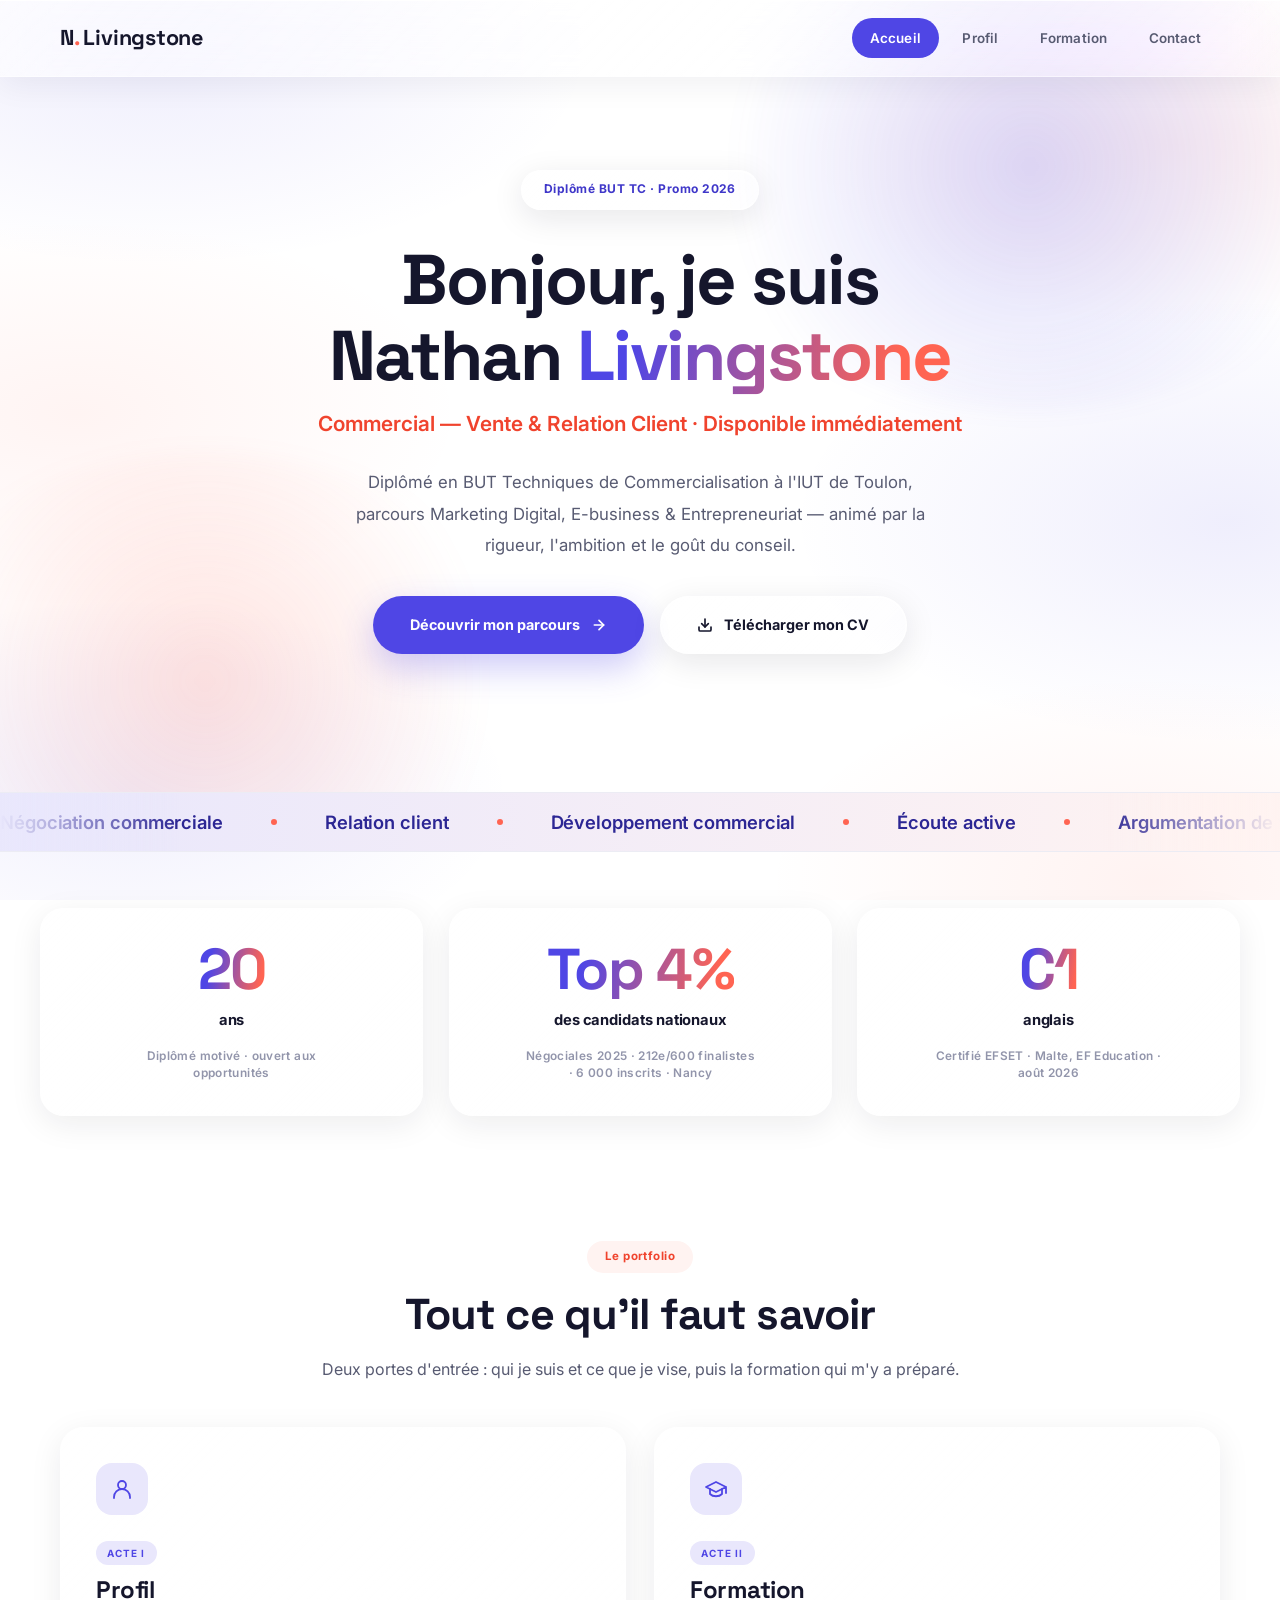
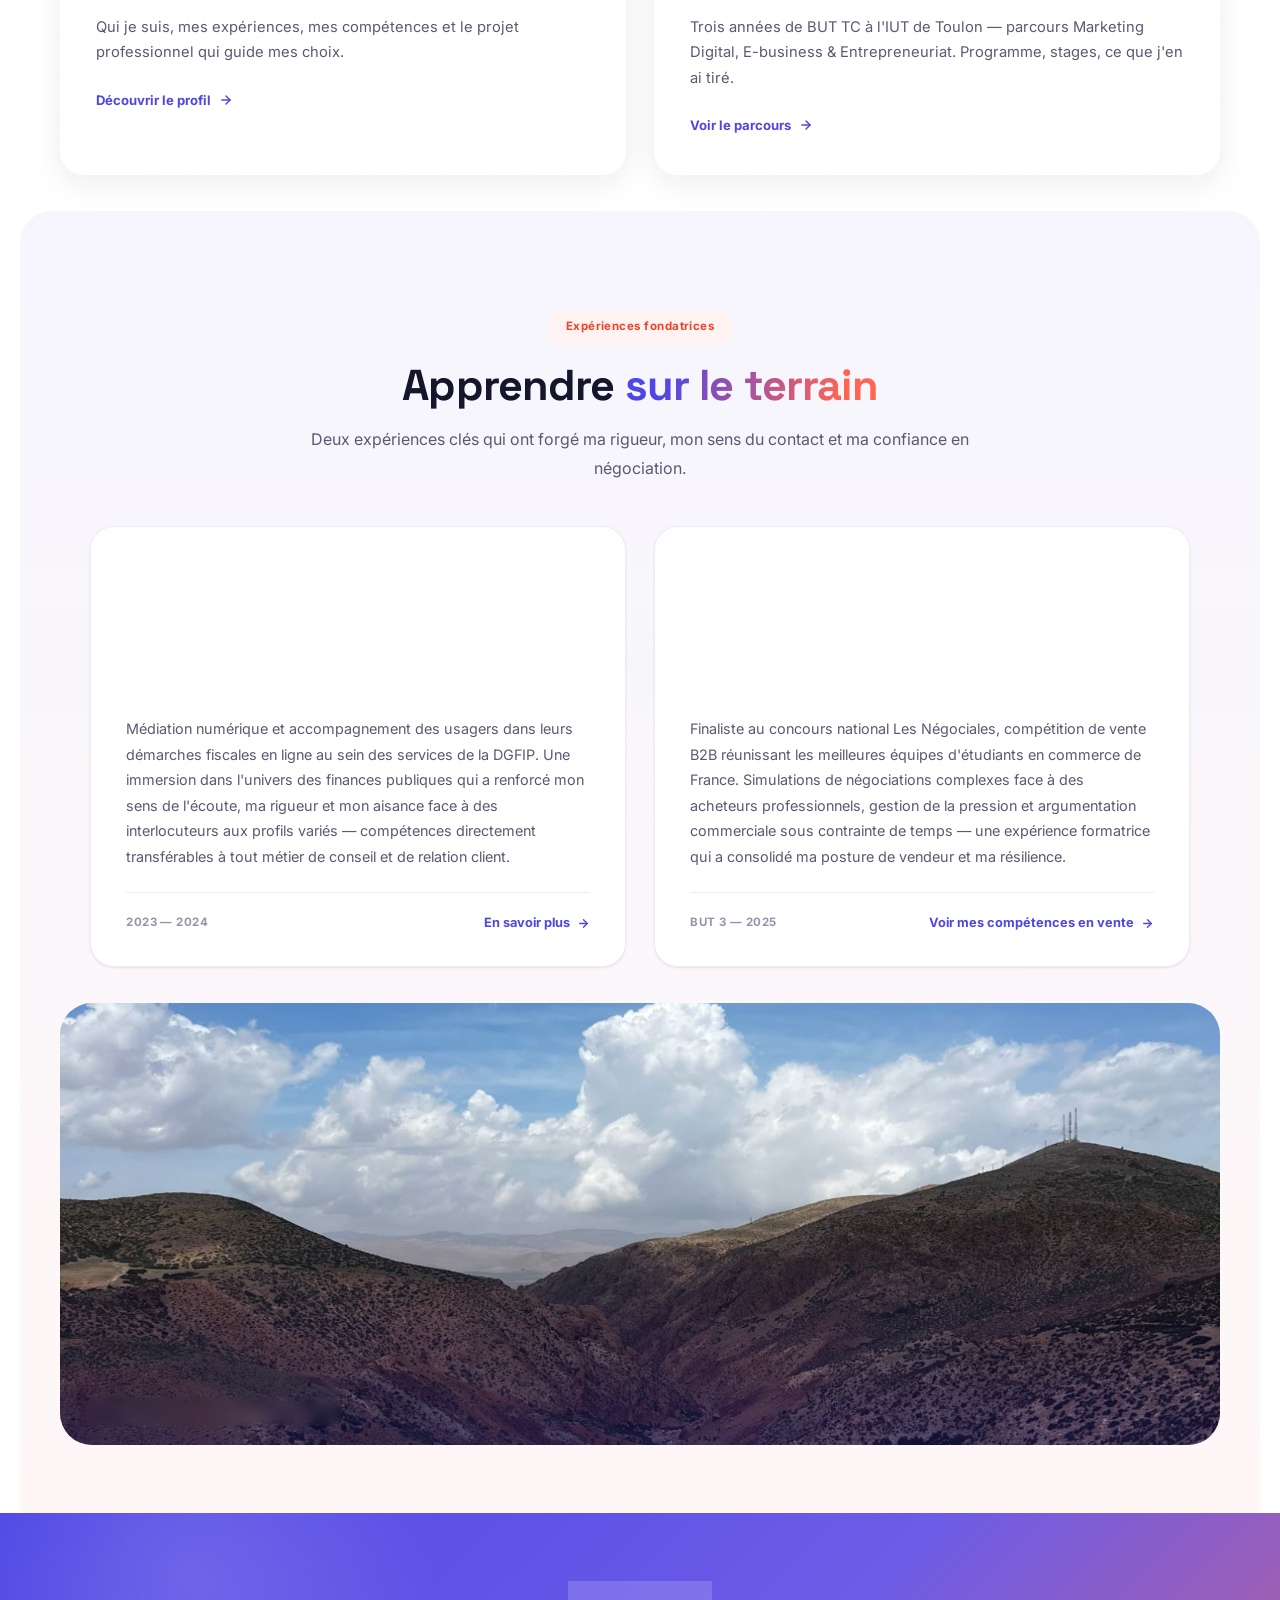
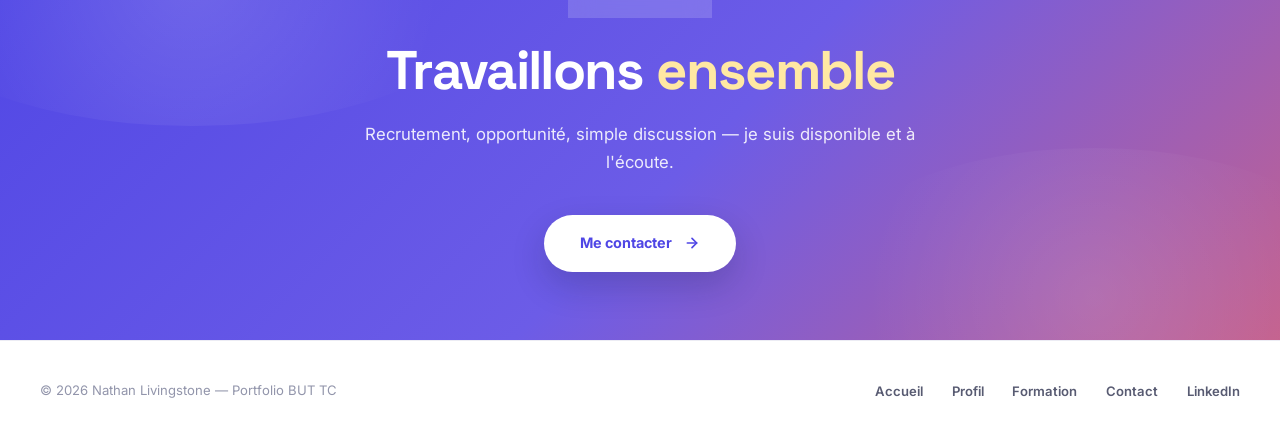
==== index.html @ dbeede1d "Add files via upload" ====
<!DOCTYPE html>
<html lang="fr">
<head>
  <meta charset="UTF-8">
  <meta name="viewport" content="width=device-width, initial-scale=1.0">
  <title>Nathan Livingstone — Commercial | Portfolio</title>
  <meta name="description" content="Portfolio de Nathan Livingstone, diplômé BUT Techniques de Commercialisation (parcours MDEE) à l'IUT de Toulon — à la recherche d'un poste de commercial en CDI.">
  <meta name="author" content="Nathan Livingstone">
  <meta name="robots" content="index, follow">
  <meta property="og:title" content="Nathan Livingstone — Commercial">
  <meta property="og:description" content="Portfolio BUT TC — Marketing Digital, E-business & Entrepreneuriat. IUT de Toulon. À la recherche d'un poste de commercial en CDI.">
  <meta property="og:image" content="og-image.png">
  <meta property="og:image:width" content="1200">
  <meta property="og:image:height" content="630">
  <meta property="og:type" content="website">
  <meta property="og:locale" content="fr_FR">
  <link rel="icon" type="image/svg+xml" href="favicon.svg">
  <link rel="apple-touch-icon" href="apple-touch-icon.png">
  <link rel="preconnect" href="https://fonts.googleapis.com">
  <link rel="preconnect" href="https://fonts.gstatic.com" crossorigin>
  <link rel="stylesheet" href="https://fonts.googleapis.com/css2?family=Space+Grotesk:wght@500;600;700&family=Inter:wght@400;500;600;700;800&display=swap">
  <link rel="stylesheet" href="style.css">
  <script type="application/ld+json">
  {
    "@context": "https://schema.org",
    "@type": "Person",
    "name": "Nathan Livingstone",
    "jobTitle": "Diplômé BUT TC MDEE · Commercial",
    "description": "Diplômé en BUT Techniques de Commercialisation à l'IUT de Toulon, finaliste des Négociales 2025 (Top 4% national). À la recherche d'un poste de commercial en CDI.",
    "email": "livingstonenat@gmail.com",
    "telephone": "+33645207786",
    "address": {
      "@type": "PostalAddress",
      "addressLocality": "La Garde",
      "addressRegion": "Var",
      "postalCode": "83130",
      "addressCountry": "FR"
    },
    "alumniOf": {
      "@type": "CollegeOrUniversity",
      "name": "IUT de Toulon — Université de Toulon"
    },
    "knowsAbout": ["Négociation commerciale", "Prospection commerciale", "Marketing digital", "Relation client", "Vente B2B & B2C"],
    "sameAs": ["https://www.linkedin.com/in/nathan-livingstone-0997a12a3"]
  }
  </script>
</head>
<body>

  <!-- ─────────────────────────────────────────────
       Section 1 — HERO full-bleed
       ───────────────────────────────────────────── -->
  <section class="hero">
    <div class="hero-content">
      <span class="hero-eyebrow glass">Diplômé BUT TC · Promo 2026</span>
      <h1>Bonjour, je suis<br>Nathan <span class="highlight">Livingstone</span></h1>
      <p class="hero-subtitle">Commercial — Vente & Relation Client · Disponible immédiatement</p>
      <p class="hero-description">
        Diplômé en BUT Techniques de Commercialisation à l'IUT de Toulon,
        parcours Marketing Digital, E-business & Entrepreneuriat —
        animé par la rigueur, l'ambition et le goût du conseil.
      </p>
      <div style="display:flex;gap:1rem;flex-wrap:wrap;justify-content:center;">
        <a href="profil.html" class="hero-cta">
          Découvrir mon parcours
          <svg xmlns="http://www.w3.org/2000/svg" viewBox="0 0 24 24" fill="none" stroke="currentColor" stroke-width="2.5" stroke-linecap="round" stroke-linejoin="round"><path d="M5 12h14"/><path d="m12 5 7 7-7 7"/></svg>
        </a>
        <a href="CV-Nathan-Livingstone.pdf" download class="hero-cta ghost glass">
          <svg xmlns="http://www.w3.org/2000/svg" viewBox="0 0 24 24" fill="none" stroke="currentColor" stroke-width="2.5" stroke-linecap="round" stroke-linejoin="round"><path d="M21 15v4a2 2 0 0 1-2 2H5a2 2 0 0 1-2-2v-4"/><polyline points="7 10 12 15 17 10"/><line x1="12" x2="12" y1="15" y2="3"/></svg>
          Télécharger mon CV
        </a>
      </div>
    </div>
  </section>

  <!-- ─────────────────────────────────────────────
       Section 1.5 — MARQUEE de mots-clés (signature)
       Pure CSS infinite scroll, GPU-accelerated
       Pattern issu du MCP magic 21st.dev
       ───────────────────────────────────────────── -->
  <section class="marquee-band" aria-label="Domaines de compétence">
    <div class="marquee-track" role="list">
      <span class="marquee-item" role="listitem">Négociation commerciale</span>
      <span class="marquee-item" role="listitem">Relation client</span>
      <span class="marquee-item" role="listitem">Développement commercial</span>
      <span class="marquee-item" role="listitem">Écoute active</span>
      <span class="marquee-item" role="listitem">Argumentation de vente</span>
      <span class="marquee-item" role="listitem">Prospection commerciale</span>
      <span class="marquee-item" role="listitem">Analyse de données</span>
      <span class="marquee-item" role="listitem">Rigueur</span>
      <span class="marquee-item" role="listitem">Gestion du stress</span>
      <span class="marquee-item" role="listitem">Anglais C1</span>
      <!-- piste dupliquée à l'identique pour boucle sans saut -->
      <span class="marquee-item" aria-hidden="true">Négociation commerciale</span>
      <span class="marquee-item" aria-hidden="true">Relation client</span>
      <span class="marquee-item" aria-hidden="true">Développement commercial</span>
      <span class="marquee-item" aria-hidden="true">Écoute active</span>
      <span class="marquee-item" aria-hidden="true">Argumentation de vente</span>
      <span class="marquee-item" aria-hidden="true">Prospection commerciale</span>
      <span class="marquee-item" aria-hidden="true">Analyse de données</span>
      <span class="marquee-item" aria-hidden="true">Rigueur</span>
      <span class="marquee-item" aria-hidden="true">Gestion du stress</span>
      <span class="marquee-item" aria-hidden="true">Anglais C1</span>
    </div>
  </section>

  <!-- ─────────────────────────────────────────────
       Section 2 — VALUE-PROP STRIP (bandeau navy)
       3 chiffres-clés
       ───────────────────────────────────────────── -->
  <section class="value-strip" aria-label="Chiffres clés">
    <div class="value-strip-inner">
      <div class="value-stat fade-in stagger-1">
        <span class="value-stat-num"><span data-count="21">21</span></span>
        <span class="value-stat-unit">ans</span>
        <span class="value-stat-label">Diplômé motivé · ouvert aux opportunités</span>
      </div>
      <div class="value-stat-divider" aria-hidden="true"></div>
      <div class="value-stat fade-in stagger-2">
        <span class="value-stat-num">Top&nbsp;4%</span>
        <span class="value-stat-unit">des candidats nationaux</span>
        <span class="value-stat-label">Négociales 2025 · 212e/600 finalistes · 6 000 inscrits · Nancy</span>
      </div>
      <div class="value-stat-divider" aria-hidden="true"></div>
      <div class="value-stat fade-in stagger-3">
        <span class="value-stat-num">C1</span>
        <span class="value-stat-unit">anglais</span>
        <span class="value-stat-label">Certifié EFSET · Malte, EF Education · août 2026</span>
      </div>
    </div>
  </section>

  <!-- ─────────────────────────────────────────────
       Section 3 — TRIPTYQUE (3 piliers)
       Profil · BUT TC · Skills
       ───────────────────────────────────────────── -->
  <section class="section" id="piliers">
    <div class="section-header fade-in">
      <span class="eyebrow">Le portfolio</span>
      <h2>Tout ce qu'il faut savoir</h2>
      <p>Deux portes d'entrée : qui je suis et ce que je vise, puis la formation qui m'y a préparé.</p>
    </div>
    <div class="card-grid card-grid-2">

      <div class="card fade-in stagger-1">
        <div class="card-icon">
          <svg xmlns="http://www.w3.org/2000/svg" width="24" height="24" viewBox="0 0 24 24" fill="none" stroke="currentColor" stroke-width="1.8" stroke-linecap="round" stroke-linejoin="round"><circle cx="12" cy="8" r="4"/><path d="M4 21v-1a8 8 0 0 1 16 0v1"/></svg>
        </div>
        <span class="card-chip-label">Acte I</span>
        <h3>Profil</h3>
        <p>Qui je suis, mes expériences, mes compétences et le projet professionnel qui guide mes choix.</p>
        <a href="profil.html" class="card-link">
          Découvrir le profil
          <svg xmlns="http://www.w3.org/2000/svg" width="16" height="16" viewBox="0 0 24 24" fill="none" stroke="currentColor" stroke-width="2.5" stroke-linecap="round" stroke-linejoin="round"><path d="M5 12h14"/><path d="m12 5 7 7-7 7"/></svg>
        </a>
      </div>

      <div class="card fade-in stagger-2">
        <div class="card-icon">
          <svg xmlns="http://www.w3.org/2000/svg" width="24" height="24" viewBox="0 0 24 24" fill="none" stroke="currentColor" stroke-width="1.8" stroke-linecap="round" stroke-linejoin="round"><path d="M22 10v6M2 10l10-5 10 5-10 5z"/><path d="M6 12v5c3 3 9 3 12 0v-5"/></svg>
        </div>
        <span class="card-chip-label">Acte II</span>
        <h3>Formation</h3>
        <p>Trois années de BUT TC à l'IUT de Toulon — parcours Marketing Digital, E-business & Entrepreneuriat. Programme, stages, ce que j'en ai tiré.</p>
        <a href="formation.html" class="card-link">
          Voir le parcours
          <svg xmlns="http://www.w3.org/2000/svg" width="16" height="16" viewBox="0 0 24 24" fill="none" stroke="currentColor" stroke-width="2.5" stroke-linecap="round" stroke-linejoin="round"><path d="M5 12h14"/><path d="m12 5 7 7-7 7"/></svg>
        </a>
      </div>

    </div>
  </section>

  <!-- ─────────────────────────────────────────────
       Section 4 — SOCIAL PROOF / EXPÉRIENCES FONDATRICES
       Pattern Hero-Centric : proof avant CTA final
       Pattern Social-Proof : 2-3 éléments, photo+contexte
       ───────────────────────────────────────────── -->
  <section class="section proof-section" id="experiences">
    <div class="section-header fade-in">
      <span class="eyebrow">Expériences fondatrices</span>
      <h2>Apprendre <em>sur le terrain</em></h2>
      <p>Deux expériences clés qui ont forgé ma rigueur, mon sens du contact et ma confiance en négociation.</p>
    </div>
    <div class="exp-grid proof-grid">

      <article class="exp-card fade-in stagger-1">
        <div class="exp-card-header">
          <span class="exp-tag">Service civique</span>
          <h3>Direction Générale des Finances Publiques</h3>
          <p>Accompagnement des usagers — Var</p>
        </div>
        <div class="exp-card-body">
          <p>Médiation numérique et accompagnement des usagers dans leurs démarches fiscales en ligne au sein des services de la DGFIP. Une immersion dans l'univers des finances publiques qui a renforcé mon sens de l'écoute, ma rigueur et mon aisance face à des interlocuteurs aux profils variés — compétences directement transférables à tout métier de conseil et de relation client.</p>
          <div class="exp-card-footer">
            <span class="exp-card-date">2023 — 2024</span>
            <a href="profil.html#parcours" class="exp-card-link">
              En savoir plus
              <svg xmlns="http://www.w3.org/2000/svg" width="13" height="13" viewBox="0 0 24 24" fill="none" stroke="currentColor" stroke-width="2.5" stroke-linecap="round" stroke-linejoin="round"><path d="M5 12h14"/><path d="m12 5 7 7-7 7"/></svg>
            </a>
          </div>
        </div>
      </article>

      <article class="exp-card fade-in stagger-2">
        <div class="exp-card-header">
          <span class="exp-tag">Concours national</span>
          <h3>Les Négociales</h3>
          <p>Finaliste — Compétition de vente B2B</p>
        </div>
        <div class="exp-card-body">
          <p>Finaliste au concours national Les Négociales, compétition de vente B2B réunissant les meilleures équipes d'étudiants en commerce de France. Simulations de négociations complexes face à des acheteurs professionnels, gestion de la pression et argumentation commerciale sous contrainte de temps — une expérience formatrice qui a consolidé ma posture de vendeur et ma résilience.</p>
          <div class="exp-card-footer">
            <span class="exp-card-date">BUT 3 — 2025</span>
            <a href="profil.html#competences" class="exp-card-link">
              Voir mes compétences en vente
              <svg xmlns="http://www.w3.org/2000/svg" width="13" height="13" viewBox="0 0 24 24" fill="none" stroke="currentColor" stroke-width="2.5" stroke-linecap="round" stroke-linejoin="round"><path d="M5 12h14"/><path d="m12 5 7 7-7 7"/></svg>
            </a>
          </div>
        </div>
      </article>

    </div>

    <!-- Photo panoramique — entre les expériences et le CTA -->
    <div class="fade-in" style="margin-top:2.25rem;border-radius:var(--radius-xl);overflow:hidden;position:relative;aspect-ratio:21/8;">
      <img src="photo-montagne.jpg" alt="Paysage montagneux — esprit d'exploration et de dépassement"
           style="width:100%;height:100%;object-fit:cover;display:block;">
      <div style="position:absolute;inset:0;background:linear-gradient(to top,rgba(44,38,148,.35) 0%,transparent 50%);pointer-events:none;"></div>
      <div style="position:absolute;bottom:1.2rem;left:1.4rem;background:rgba(255,255,255,.9);backdrop-filter:blur(6px);-webkit-backdrop-filter:blur(6px);border-radius:50px;padding:.35rem 1rem;display:inline-flex;align-items:center;gap:.5rem;box-shadow:0 8px 20px rgba(21,22,44,.12);">
        <svg xmlns="http://www.w3.org/2000/svg" width="11" height="11" viewBox="0 0 24 24" fill="none" stroke="#FF6452" stroke-width="2.5" stroke-linecap="round" stroke-linejoin="round"><path d="M18.36 6.64a9 9 0 1 1-12.73 0"/><line x1="12" y1="2" x2="12" y2="12"/></svg>
        <span style="font-family:var(--font-body);font-size:.65rem;font-weight:700;letter-spacing:.06em;color:var(--indigo);">Curiosité · Dépassement · Exploration</span>
      </div>
    </div>
  </section>

  <!-- ─────────────────────────────────────────────
       Section 5 — CTA CONTACT (full-bleed navy)
       ───────────────────────────────────────────── -->
  <section class="cta-band" aria-label="Contact">
    <div class="cta-band-inner">
      <span class="cta-band-eyebrow">Prendre contact</span>
      <h2 class="cta-band-title">Travaillons <em>ensemble</em></h2>
      <p class="cta-band-subtitle">
        Recrutement, opportunité, simple discussion — je suis disponible et à l'écoute.
      </p>
      <a href="contact.html" class="hero-cta cta-band-cta">
        Me contacter
        <svg xmlns="http://www.w3.org/2000/svg" viewBox="0 0 24 24" fill="none" stroke="currentColor" stroke-width="2.5" stroke-linecap="round" stroke-linejoin="round"><path d="M5 12h14"/><path d="m12 5 7 7-7 7"/></svg>
      </a>
    </div>
  </section>

  <script src="nav.js"></script>
  <script>
    createNav('accueil');
    createFooter();
  </script>
</body>
</html>
---- style.css ----
/* ============================================
   PORTFOLIO – Nathan Livingstone
   BRIGHT / MODERN / DYNAMIC
   Polices chargées via <link> dans le <head> de chaque page
   (plus rapide qu'un @import, qui bloque le parsing CSS)
   ============================================ */

:root{
  --ink:#15162C;--ink-soft:#585B72;--ink-faint:#9295AB;
  --indigo:#4F46E5;--indigo-700:#3F37C9;--indigo-900:#2C2694;
  --indigo-100:#E9E7FC;--indigo-50:#F5F4FE;
  --coral:#FF6452;--coral-600:#F0432D;--coral-100:#FFE3DE;--coral-50:#FFF3F1;
  --white:#fff;--bg-soft:#F7F7FB;--border:#ECECF4;
  --shadow-sm:0 1px 2px rgba(21,22,44,.04),0 1px 3px rgba(21,22,44,.06);
  --shadow-md:0 10px 28px rgba(21,22,44,.07);
  --shadow-lg:0 22px 55px rgba(21,22,44,.10);
  --shadow-xl:0 32px 80px rgba(21,22,44,.14);
  --shadow-indigo:0 14px 34px rgba(79,70,229,.28);
  --shadow-coral:0 14px 34px rgba(255,100,82,.28);
  --radius-sm:10px;--radius-md:16px;--radius-lg:24px;--radius-xl:32px;
  --ease:cubic-bezier(.4,0,.2,1);--ease-out:cubic-bezier(0,0,.2,1);--ease-spring:cubic-bezier(.34,1.56,.64,1);
  --transition:.3s var(--ease);--transition-slow:.55s var(--ease-out);
  --font-display:'Space Grotesk',system-ui,sans-serif;--font-body:'Inter',system-ui,sans-serif;
}

*,*::before,*::after{margin:0;padding:0;box-sizing:border-box}
html{scroll-behavior:smooth;font-size:16px;scroll-padding-top:88px;-webkit-overflow-scrolling:touch}
body{font-family:var(--font-body);font-weight:400;color:var(--ink);line-height:1.7;overflow-x:hidden;-webkit-font-smoothing:antialiased;-moz-osx-font-smoothing:grayscale;background:var(--white)}
/* Halo de fond — calque fixe composité (GPU) plutôt que background-attachment:fixed,
   qui force un repaint à chaque frame de scroll sur mobile */
body::before{
  content:'';position:fixed;inset:0;z-index:-1;pointer-events:none;
  background:
    radial-gradient(ellipse 55% 38% at 12% 6%, rgba(79,70,229,.09), transparent 62%),
    radial-gradient(ellipse 48% 34% at 92% 16%, rgba(255,100,82,.08), transparent 60%),
    radial-gradient(ellipse 50% 36% at 6% 46%, rgba(255,100,82,.07), transparent 60%),
    radial-gradient(ellipse 55% 40% at 96% 58%, rgba(79,70,229,.09), transparent 62%),
    radial-gradient(ellipse 50% 36% at 10% 88%, rgba(79,70,229,.08), transparent 60%),
    radial-gradient(ellipse 50% 38% at 90% 98%, rgba(255,100,82,.08), transparent 60%),
    var(--white);
}
::selection{background:var(--indigo-100);color:var(--indigo-900)}
a{text-decoration:none;color:inherit;transition:var(--transition)}
img{max-width:100%;display:block}

h1,h2,h3,h4{font-family:var(--font-display);font-weight:600;line-height:1.12;color:var(--ink);letter-spacing:-.02em}
h1{font-size:clamp(2.6rem,6vw,4.4rem);font-weight:700;letter-spacing:-.03em}
h2{font-size:clamp(1.9rem,4vw,2.7rem);font-weight:700}
h3{font-size:clamp(1.2rem,2.2vw,1.5rem);font-weight:700}
h4{font-size:1.1rem;font-weight:700;font-family:var(--font-body)}
p{font-size:1rem;color:var(--ink-soft);max-width:680px;line-height:1.78}
.grad-text{background:linear-gradient(100deg,var(--indigo) 15%,var(--coral) 85%);-webkit-background-clip:text;background-clip:text;-webkit-text-fill-color:transparent;color:var(--indigo)}

/* ============ LIQUID GLASS utility ============ */
.glass{
  background:linear-gradient(135deg,rgba(255,255,255,.6),rgba(255,255,255,.28));
  backdrop-filter:blur(20px) saturate(1.9);-webkit-backdrop-filter:blur(20px) saturate(1.9);
  border:1px solid rgba(255,255,255,.65);
  box-shadow:0 8px 32px rgba(21,22,44,.10),inset 0 1px 0 rgba(255,255,255,.7),inset 0 -1px 0 rgba(255,255,255,.15);
  position:relative;
}
.glass::before{
  content:'';position:absolute;top:0;left:8%;right:8%;height:1px;
  background:linear-gradient(90deg,transparent,rgba(255,255,255,.9),transparent);
  pointer-events:none;
}

/* ============ NAV ============ */
.nav{position:fixed;top:0;left:0;width:100%;z-index:1000;background:linear-gradient(135deg,rgba(255,255,255,.62),rgba(255,255,255,.32));backdrop-filter:blur(22px) saturate(1.9);-webkit-backdrop-filter:blur(22px) saturate(1.9);border-bottom:1px solid rgba(255,255,255,.5);box-shadow:0 1px 0 rgba(255,255,255,.8) inset,0 8px 32px rgba(21,22,44,.06);transition:var(--transition)}
.nav-inner{max-width:1240px;margin:0 auto;padding:0 2.5rem;display:flex;align-items:center;justify-content:space-between;height:76px}
.nav-logo{font-family:var(--font-display);font-size:1.35rem;font-weight:700;color:var(--ink);letter-spacing:-.01em}
.nav-logo span{color:var(--coral)}
.nav-links{display:flex;align-items:center;gap:.3rem;list-style:none}
.nav-links>li{position:relative}
.nav-links>li>a{display:block;padding:.55rem 1.15rem;font-size:.84rem;font-weight:600;color:var(--ink-soft);border-radius:50px;letter-spacing:.01em;transition:var(--transition)}
.nav-links>li>a:hover{color:var(--indigo);background:var(--indigo-50)}
.nav-links>li>a.active{color:var(--white);background:var(--indigo)}
.dropdown-trigger{cursor:pointer}
.dropdown{position:absolute;top:calc(100% + 10px);left:50%;transform:translateX(-50%) translateY(-6px);min-width:240px;background:var(--white);border:1px solid var(--border);border-radius:var(--radius-md);padding:.6rem;opacity:0;visibility:hidden;transition:var(--transition);box-shadow:var(--shadow-xl)}
.nav-links>li:hover>.dropdown{opacity:1;visibility:visible;transform:translateX(-50%) translateY(0)}
.dropdown a{display:block;padding:.55rem 1rem;font-size:.85rem;font-weight:500;color:var(--ink-soft);border-radius:var(--radius-sm);transition:var(--transition)}
.dropdown a:hover{color:var(--indigo);background:var(--indigo-50)}
.dropdown .dropdown-label{padding:.5rem 1rem .15rem;font-size:.65rem;font-weight:700;text-transform:uppercase;letter-spacing:.12em;color:var(--coral);pointer-events:none}
.nav-hamburger{display:none;flex-direction:column;gap:6px;cursor:pointer;background:none;border:none;padding:8px}
.nav-hamburger span{display:block;width:22px;height:2px;background:var(--ink);border-radius:2px;transition:var(--transition)}
.nav-overlay{position:fixed;inset:0;top:68px;background:rgba(21,22,44,.35);z-index:998;opacity:0;visibility:hidden;transition:opacity .3s var(--ease),visibility .3s var(--ease);backdrop-filter:blur(4px);-webkit-backdrop-filter:blur(4px)}
.nav-overlay.open{opacity:1;visibility:visible}

/* ============ HERO ============ */
.hero{min-height:88vh;display:flex;align-items:center;justify-content:center;position:relative;overflow:hidden;padding-top:5.5rem;padding-bottom:3.5rem;isolation:isolate}
.hero::before{content:'';position:absolute;top:-10%;right:-8%;width:55%;height:62%;border-radius:50%;background:radial-gradient(circle,rgba(79,70,229,.20) 0%,transparent 70%);pointer-events:none;filter:blur(10px)}
.hero::after{content:'';position:absolute;bottom:-15%;left:-10%;width:52%;height:58%;border-radius:50%;background:radial-gradient(circle,rgba(255,100,82,.18) 0%,transparent 70%);pointer-events:none;filter:blur(10px)}
.hero-content{position:relative;z-index:2;text-align:center;padding:2rem;max-width:860px;animation:heroReveal 1s var(--ease-out) forwards}
@keyframes heroReveal{from{opacity:0;transform:translateY(32px)}to{opacity:1;transform:translateY(0)}}
.hero-eyebrow{display:inline-block;font-family:var(--font-body);font-size:.75rem;font-weight:700;letter-spacing:.04em;color:var(--indigo-700);margin-bottom:2rem;padding:.55rem 1.4rem;border-radius:50px;animation:heroReveal 1s var(--ease-out) .15s both}
.hero h1{color:var(--ink);margin-bottom:.7rem;font-weight:700;letter-spacing:-.03em;line-height:1.08;animation:heroReveal 1s var(--ease-out) .25s both}
.hero h1 .highlight{color:var(--indigo);background:linear-gradient(100deg,var(--indigo) 15%,var(--coral) 85%);-webkit-background-clip:text;background-clip:text;-webkit-text-fill-color:transparent}
.hero-subtitle{font-family:var(--font-body);font-size:clamp(1.05rem,2.2vw,1.3rem);font-weight:600;color:var(--coral-600);margin-bottom:1.6rem;animation:heroReveal 1s var(--ease-out) .35s both}
.hero-description{font-size:1.05rem;color:var(--ink-soft);max-width:580px;margin:0 auto 2.2rem;line-height:1.85;animation:heroReveal 1s var(--ease-out) .45s both}
.hero-cta{display:inline-flex;align-items:center;gap:.7rem;padding:1rem 2.3rem;background:var(--indigo);color:var(--white);font-family:var(--font-body);font-weight:700;font-size:.9rem;border-radius:50px;transition:var(--transition);box-shadow:var(--shadow-indigo);animation:heroReveal 1s var(--ease-out) .55s both}
.hero-cta:hover{transform:translateY(-3px);background:var(--indigo-700);box-shadow:0 18px 40px rgba(79,70,229,.34)}
.hero-cta svg{width:16px;height:16px;transition:var(--transition)}
.hero-cta:hover svg{transform:translateX(5px)}
.hero-cta.ghost{color:var(--ink)}
.hero-cta.ghost:hover{color:var(--indigo-700);transform:translateY(-3px)}
.hero-cta.ghost.glass{background:linear-gradient(135deg,rgba(255,255,255,.62),rgba(255,255,255,.28));border:1px solid rgba(255,255,255,.65);box-shadow:0 8px 32px rgba(21,22,44,.10),inset 0 1px 0 rgba(255,255,255,.7),inset 0 -1px 0 rgba(255,255,255,.15)}
.hero-cta.ghost.glass:hover{background:linear-gradient(135deg,rgba(255,255,255,.8),rgba(255,255,255,.45))}
.hero-scroll-indicator{position:absolute;bottom:3rem;left:50%;transform:translateX(-50%);display:flex;flex-direction:column;align-items:center;gap:.6rem;color:var(--ink-faint);font-size:.68rem;font-weight:600;letter-spacing:.15em;text-transform:uppercase;animation:float 3.5s ease-in-out infinite;z-index:1;pointer-events:none}
.hero-scroll-indicator .line{width:1px;height:48px;background:linear-gradient(to bottom,var(--ink-faint),transparent)}
@keyframes float{0%,100%{transform:translateX(-50%) translateY(0)}50%{transform:translateX(-50%) translateY(10px)}}
@media(max-height:650px){.hero-scroll-indicator{display:none}}

/* ============ MARQUEE ============ */
.marquee-band{position:relative;background:linear-gradient(90deg,var(--indigo-100),var(--coral-50));padding:1.25rem 0;overflow:hidden;border-top:1px solid var(--border);border-bottom:1px solid var(--border)}
.marquee-band::before,.marquee-band::after{content:'';position:absolute;top:0;bottom:0;width:14%;z-index:2;pointer-events:none}
.marquee-band::before{left:0;background:linear-gradient(90deg,var(--indigo-100),transparent)}
.marquee-band::after{right:0;background:linear-gradient(-90deg,var(--coral-50),transparent)}
.marquee-track{display:flex;align-items:center;gap:3rem;width:max-content;white-space:nowrap;animation:marqueeScroll 38s linear infinite;will-change:transform}
@keyframes marqueeScroll{from{transform:translateX(0)}to{transform:translateX(-50%)}}
.marquee-item{font-family:var(--font-body);font-size:clamp(.95rem,1.6vw,1.15rem);font-weight:600;color:var(--indigo-900);letter-spacing:-.005em;white-space:nowrap;display:inline-flex;align-items:center;gap:3rem;line-height:1}
.marquee-item::after{content:'';width:6px;height:6px;border-radius:50%;background:var(--coral);flex-shrink:0;display:inline-block}
.marquee-band:hover .marquee-track{animation-play-state:paused}

/* ============ VALUE STRIP (stats) ============ */
.value-strip{position:relative;padding:3.5rem 2.5rem}
.value-strip-inner{max-width:1240px;margin:0 auto;display:grid;grid-template-columns:repeat(3,1fr);gap:1.6rem;position:relative;z-index:1}
.value-stat{display:flex;flex-direction:column;align-items:center;text-align:center;gap:.3rem;padding:2rem 1.6rem;border-radius:var(--radius-lg);position:relative;overflow:hidden;transition:var(--transition);will-change:transform;
  background:linear-gradient(135deg,rgba(255,255,255,.68),rgba(255,255,255,.3));
  backdrop-filter:blur(20px) saturate(1.9);-webkit-backdrop-filter:blur(20px) saturate(1.9);
  border:1px solid rgba(255,255,255,.65);
  box-shadow:0 8px 32px rgba(21,22,44,.08),inset 0 1px 0 rgba(255,255,255,.7),inset 0 -1px 0 rgba(255,255,255,.15);
}
.value-stat::before{content:'';position:absolute;top:0;left:8%;right:8%;height:1px;background:linear-gradient(90deg,transparent,rgba(255,255,255,.9),transparent);pointer-events:none}
.value-stat:hover{transform:translateY(-4px);box-shadow:0 14px 40px rgba(21,22,44,.12),inset 0 1px 0 rgba(255,255,255,.7)}
.value-stat-num{font-family:var(--font-display);font-size:clamp(2.6rem,5vw,3.6rem);font-weight:700;line-height:1;letter-spacing:-.03em;background:linear-gradient(100deg,var(--indigo) 20%,var(--coral) 90%);-webkit-background-clip:text;background-clip:text;-webkit-text-fill-color:transparent;color:var(--indigo)}
.value-stat-num sup{font-size:.45em;font-weight:700;letter-spacing:0;vertical-align:top;margin-left:.05em}
.value-stat-arrow{color:var(--coral);margin:0 .15em;font-weight:700;-webkit-text-fill-color:var(--coral)}
.value-stat-unit{font-family:var(--font-body);font-size:.92rem;font-weight:700;color:var(--ink);letter-spacing:-.005em;margin-top:.3rem}
.value-stat-label{font-size:.74rem;color:var(--ink-faint);letter-spacing:.03em;font-weight:600;margin-top:.6rem;line-height:1.5;max-width:230px}
.value-stat-divider{display:none}
@media(max-width:800px){.value-strip-inner{grid-template-columns:1fr}}

/* ============ SECTIONS ============ */
.section{padding:4.25rem 2.5rem;max-width:1240px;margin:0 auto}
.section-header{text-align:center;margin-bottom:2.75rem}
.section-header .eyebrow{display:inline-block;font-family:var(--font-body);font-size:.72rem;font-weight:700;letter-spacing:.04em;color:var(--coral-600);margin-bottom:1.1rem;padding:.4rem 1.1rem;background:var(--coral-50);border-radius:50px}
.section-header h2{margin-bottom:1rem}
.section-header h2 em{font-style:normal;color:var(--indigo);background:linear-gradient(100deg,var(--indigo) 15%,var(--coral) 85%);-webkit-background-clip:text;background-clip:text;-webkit-text-fill-color:transparent}
.section-header p{margin:0 auto;color:var(--ink-soft)}

/* ============ CARDS ============ */
.card-grid{display:grid;grid-template-columns:repeat(auto-fit,minmax(320px,1fr));gap:1.75rem}
.card-grid-2{grid-template-columns:repeat(2,1fr)}
.card-grid-2>.card:last-child:nth-child(odd){grid-column:1/-1}
.card{
  background:linear-gradient(135deg,rgba(255,255,255,.7),rgba(255,255,255,.34));
  backdrop-filter:blur(20px) saturate(1.9);-webkit-backdrop-filter:blur(20px) saturate(1.9);
  border-radius:var(--radius-lg);padding:2.2rem;border:1px solid rgba(255,255,255,.65);
  transition:var(--transition-slow);position:relative;overflow:hidden;will-change:transform;
  box-shadow:0 8px 32px rgba(21,22,44,.08),inset 0 1px 0 rgba(255,255,255,.7),inset 0 -1px 0 rgba(255,255,255,.15);
}
.card::before{content:'';position:absolute;top:0;left:8%;right:8%;height:1px;background:linear-gradient(90deg,transparent,rgba(255,255,255,.9),transparent);pointer-events:none}
.card:hover{box-shadow:0 18px 46px rgba(21,22,44,.14),inset 0 1px 0 rgba(255,255,255,.8);transform:translateY(-6px)}
.card-icon{width:52px;height:52px;border-radius:var(--radius-md);background:var(--indigo-100);display:flex;align-items:center;justify-content:center;margin-bottom:1.4rem;color:var(--indigo);transition:var(--transition)}
.card:hover .card-icon{background:var(--indigo);color:var(--white);box-shadow:var(--shadow-indigo)}
.card h3{margin-bottom:.7rem}
.card p{font-size:.92rem;line-height:1.75;color:var(--ink-soft)}
.card-link{display:inline-flex;align-items:center;gap:.5rem;margin-top:1.4rem;font-size:.82rem;font-weight:700;color:var(--indigo)}
.card-link:hover{color:var(--coral-600);gap:.7rem}
.card-link svg{width:14px;height:14px;transition:var(--transition)}
.card-link:hover svg{transform:translateX(4px)}
.card-chip-label{display:inline-block;font-family:var(--font-body);font-size:.62rem;font-weight:700;text-transform:uppercase;letter-spacing:.1em;color:var(--indigo);margin-bottom:.7rem;padding:.25rem .7rem;background:var(--indigo-100);border-radius:50px}
.competence-badge{display:inline-block;padding:.32rem .9rem;background:var(--indigo-50);color:var(--indigo);font-size:.7rem;font-weight:700;border-radius:50px}

/* ============ SOCIAL PROOF / EXP CARDS ============ */
.proof-section{position:relative}
.proof-grid{max-width:1100px;margin:0 auto;grid-template-columns:repeat(2,1fr)}
@media(max-width:768px){.proof-grid{grid-template-columns:1fr}}
.proof-section::before{content:'';position:absolute;inset:-2rem 0;background:linear-gradient(180deg,rgba(79,70,229,.05),rgba(255,100,82,.05));z-index:-1;border-radius:var(--radius-xl)}
.exp-grid{display:grid;grid-template-columns:repeat(auto-fit,minmax(340px,1fr));gap:1.75rem}
.exp-card{background:var(--white);border-radius:var(--radius-lg);overflow:hidden;border:1px solid var(--border);transition:var(--transition-slow);display:flex;flex-direction:column;box-shadow:var(--shadow-sm);will-change:transform}
.exp-card:hover{box-shadow:var(--shadow-lg);transform:translateY(-6px)}
.exp-card-header{padding:2.2rem 2.2rem 1.6rem;position:relative;
  background:linear-gradient(135deg,rgba(233,231,252,.85) 0%,rgba(255,227,222,.85) 100%);
  backdrop-filter:blur(16px) saturate(1.8);-webkit-backdrop-filter:blur(16px) saturate(1.8);
  border-bottom:1px solid rgba(255,255,255,.6);
}
.exp-card-header::before{content:'';position:absolute;top:0;left:8%;right:8%;height:1px;background:linear-gradient(90deg,transparent,rgba(255,255,255,.9),transparent);pointer-events:none}
.exp-tag{display:inline-block;padding:.3rem .85rem;
  background:linear-gradient(135deg,rgba(255,255,255,.8),rgba(255,255,255,.5));
  backdrop-filter:blur(10px);-webkit-backdrop-filter:blur(10px);
  border:1px solid rgba(255,255,255,.7);
  color:var(--indigo);font-size:.66rem;font-weight:700;border-radius:50px;letter-spacing:.05em;text-transform:uppercase;margin-bottom:1rem;box-shadow:var(--shadow-sm)}
.exp-card-header h3{color:var(--ink);font-size:1.35rem;font-weight:700;margin-bottom:.4rem}
.exp-card-header p{color:var(--ink-soft);font-size:.85rem;font-weight:500;margin:0}
.exp-card-body{padding:1.6rem 2.2rem 2rem;flex:1;display:flex;flex-direction:column}
.exp-card-body p{font-size:.9rem;color:var(--ink-soft);line-height:1.78;flex:1;margin:0;max-width:100%}
.exp-card-footer{margin-top:1.4rem;display:flex;align-items:center;justify-content:space-between;padding-top:1.2rem;border-top:1px solid var(--border)}
.exp-card-date{font-size:.72rem;font-weight:700;color:var(--ink-faint);letter-spacing:.04em;text-transform:uppercase}
.exp-card-link{display:inline-flex;align-items:center;gap:.4rem;font-size:.8rem;font-weight:700;color:var(--indigo)}
.exp-card-link:hover{color:var(--coral-600)}
.exp-card-link svg{width:13px;height:13px;transition:var(--transition)}
.exp-card-link:hover svg{transform:translateX(4px)}

/* ============ CTA BAND ============ */
.cta-band{background:linear-gradient(135deg,var(--indigo) 0%,#6C5CE7 55%,var(--coral) 130%);padding:4.25rem 2.5rem;position:relative;overflow:hidden;text-align:center}
.cta-band::before{content:'';position:absolute;top:-20%;left:-10%;width:50%;height:70%;border-radius:50%;background:radial-gradient(circle,rgba(255,255,255,.14),transparent 70%);pointer-events:none}
.cta-band::after{content:'';position:absolute;bottom:-25%;right:-8%;width:45%;height:70%;border-radius:50%;background:radial-gradient(circle,rgba(255,255,255,.10),transparent 70%);pointer-events:none}
.cta-band-inner{max-width:780px;margin:0 auto;position:relative;z-index:1}
.cta-band-eyebrow{display:inline-block;font-size:.72rem;font-weight:700;letter-spacing:.05em;color:var(--white);margin-bottom:1.4rem;padding:.45rem 1.3rem;border-radius:50px;background:rgba(255,255,255,.16);backdrop-filter:blur(12px);-webkit-backdrop-filter:blur(12px);border:1px solid rgba(255,255,255,.28)}
.cta-band-title{font-family:var(--font-display);font-size:clamp(2.2rem,5vw,3.4rem);font-weight:700;color:var(--white);letter-spacing:-.03em;line-height:1.12;margin-bottom:1.2rem}
.cta-band-title em{font-style:normal;color:#FFE8A3}
.cta-band-subtitle{font-family:var(--font-body);font-size:1.05rem;color:rgba(255,255,255,.88);max-width:560px;margin:0 auto 2.4rem;line-height:1.7}
.cta-band-cta{background:var(--white);color:var(--indigo);box-shadow:0 14px 34px rgba(21,22,44,.2)}
.cta-band-cta:hover{background:var(--white);color:var(--coral-600);transform:translateY(-3px) scale(1.03);box-shadow:0 18px 42px rgba(21,22,44,.28)}

/* ============ FOOTER ============ */
.footer{padding:2.25rem 2.5rem;text-align:center;position:relative;border-top:1px solid var(--border)}
.footer-inner{max-width:1240px;margin:0 auto;display:flex;align-items:center;justify-content:space-between;flex-wrap:wrap;gap:1rem}
.footer p{font-size:.82rem;color:var(--ink-faint)}
.footer-links{display:flex;gap:1.8rem;list-style:none;flex-wrap:wrap}
.footer-links a{font-size:.82rem;color:var(--ink-soft);font-weight:600;position:relative}
.footer-links a::after{content:'';position:absolute;bottom:-3px;left:0;width:0;height:2px;background:var(--coral);transition:width .3s var(--ease)}
.footer-links a:hover{color:var(--indigo)}
.footer-links a:hover::after{width:100%}
.scroll-top{position:fixed;bottom:2rem;right:2rem;width:46px;height:46px;border-radius:50%;background:var(--indigo);border:none;display:flex;align-items:center;justify-content:center;cursor:pointer;color:var(--white);opacity:0;transform:translateY(12px);transition:var(--transition);z-index:900;box-shadow:var(--shadow-indigo)}
.scroll-top.visible{opacity:1;transform:translateY(0)}
.scroll-top:hover{background:var(--coral);box-shadow:var(--shadow-coral);transform:translateY(-4px)}

/* ============ CONTACT GRID (shared) ============ */
.contact-grid{display:grid;grid-template-columns:1fr 1fr;gap:3.5rem;align-items:start}
@media(max-width:900px){.contact-grid{grid-template-columns:1fr;gap:2.2rem}}

/* ============ BREADCRUMBS / PAGE HEADER (shared) ============ */
.breadcrumbs{max-width:1240px;margin:0 auto;padding:1.4rem 2.5rem;display:flex;align-items:center;gap:.5rem;font-size:.82rem;color:var(--ink-faint);border-bottom:1px solid var(--border)}
.breadcrumbs a{color:var(--ink-soft);font-weight:600}
.breadcrumbs a:hover{color:var(--indigo)}
.breadcrumbs .separator{color:var(--ink-faint);font-size:.7rem}
.page-header{background:var(--bg-soft);padding:9rem 2.5rem 4.5rem;text-align:center;position:relative;overflow:hidden}
.page-header .eyebrow{display:inline-block;font-family:var(--font-body);font-size:.72rem;font-weight:700;color:var(--indigo);background:var(--indigo-100);padding:.4rem 1.1rem;border-radius:50px;margin-bottom:1.2rem}
.page-header h1{color:var(--ink);margin-bottom:1rem}
.page-header p{color:var(--ink-soft);margin:0 auto;font-size:1.1rem}

/* ============ SUBPAGE HERO (contact, formation…) ============ */
.subpage-hero{position:relative;overflow:hidden;padding:8.5rem 2.5rem 3.5rem;isolation:isolate}
.subpage-hero::before{content:'';position:absolute;top:-14%;right:-8%;width:52%;height:60%;border-radius:50%;background:radial-gradient(circle,rgba(79,70,229,.18) 0%,transparent 70%);pointer-events:none;filter:blur(10px);z-index:0}
.subpage-hero::after{content:'';position:absolute;bottom:-18%;left:-10%;width:48%;height:55%;border-radius:50%;background:radial-gradient(circle,rgba(255,100,82,.16) 0%,transparent 70%);pointer-events:none;filter:blur(10px);z-index:0}
.subpage-hero-inner{max-width:1240px;margin:0 auto;position:relative;z-index:1}
.subpage-hero-meta{display:flex;justify-content:space-between;align-items:baseline;gap:1.2rem;margin-bottom:2.2rem;font-family:var(--font-body);font-size:.7rem;font-weight:700;letter-spacing:.06em;color:var(--indigo)}
.subpage-hero-meta-line{flex:1;height:1px;background:linear-gradient(90deg,transparent,var(--border),transparent)}
.subpage-hero h1{font-family:var(--font-display);font-size:clamp(2.2rem,5.5vw,3.8rem);font-weight:700;color:var(--ink);line-height:1.05;letter-spacing:-.03em;margin:0}
.subpage-hero h1 em{font-style:normal;color:var(--indigo);background:linear-gradient(100deg,var(--indigo) 15%,var(--coral) 85%);-webkit-background-clip:text;background-clip:text;-webkit-text-fill-color:transparent}
.subpage-hero-tagline{font-family:var(--font-body);font-size:clamp(1rem,1.8vw,1.2rem);font-weight:600;color:var(--ink-soft);max-width:640px;margin-top:1.4rem;line-height:1.6}
.subpage-hero-back{display:inline-flex;align-items:center;gap:.5rem;margin-top:2rem;padding:.6rem 1.4rem;font-family:var(--font-body);font-size:.78rem;font-weight:700;color:var(--indigo-700);border-radius:50px;
  background:linear-gradient(135deg,rgba(255,255,255,.62),rgba(255,255,255,.28));
  backdrop-filter:blur(20px) saturate(1.9);-webkit-backdrop-filter:blur(20px) saturate(1.9);
  border:1px solid rgba(255,255,255,.65);
  box-shadow:0 8px 24px rgba(21,22,44,.08),inset 0 1px 0 rgba(255,255,255,.7);
  transition:var(--transition)}
.subpage-hero-back:hover{transform:translateX(-2px)}
.subpage-hero-back svg{width:12px;height:12px;flex-shrink:0;transition:transform .35s var(--ease)}
.subpage-hero-back:hover svg{transform:translateX(-3px)}
@media(max-width:640px){
  .subpage-hero{padding:6.5rem 1.3rem 2.5rem}
  .subpage-hero-meta{flex-direction:column;align-items:flex-start;gap:.4rem}
  .subpage-hero-meta-line{display:none}
}

/* ============ FADE-IN UTILITY ============ */
.fade-in{opacity:0;transform:translateY(24px);transition:opacity .7s var(--ease-out),transform .7s var(--ease-out)}
.fade-in.visible{opacity:1;transform:translateY(0)}
.stagger-1{transition-delay:.07s}.stagger-2{transition-delay:.14s}.stagger-3{transition-delay:.21s}.stagger-4{transition-delay:.28s}.stagger-5{transition-delay:.35s}

/* ============ RESPONSIVE ============ */
@media(max-width:900px){
  .nav-links{position:fixed;top:68px;left:0;right:0;bottom:0;background:var(--white);flex-direction:column;align-items:stretch;padding:1.5rem;gap:.3rem;transform:translateX(100%);transition:transform .35s var(--ease);overflow-y:auto}
  .nav-links.open{transform:translateX(0)}
  .nav-links>li>a{padding:.9rem 1rem;font-size:.95rem}
  .nav-hamburger{display:flex}
  .dropdown{position:static;transform:none;opacity:1;visibility:visible;display:none;box-shadow:none;border:none;background:var(--bg-soft);margin-top:.3rem}
  .card-grid-2{grid-template-columns:1fr}
  .card-grid-2>.card:last-child:nth-child(odd){grid-column:auto}
}
@media(max-width:640px){
  .section{padding:4.5rem 1.3rem}
  .hero{padding-top:5.5rem}
  .cta-band,.value-strip{padding-left:1.3rem;padding-right:1.3rem}
}
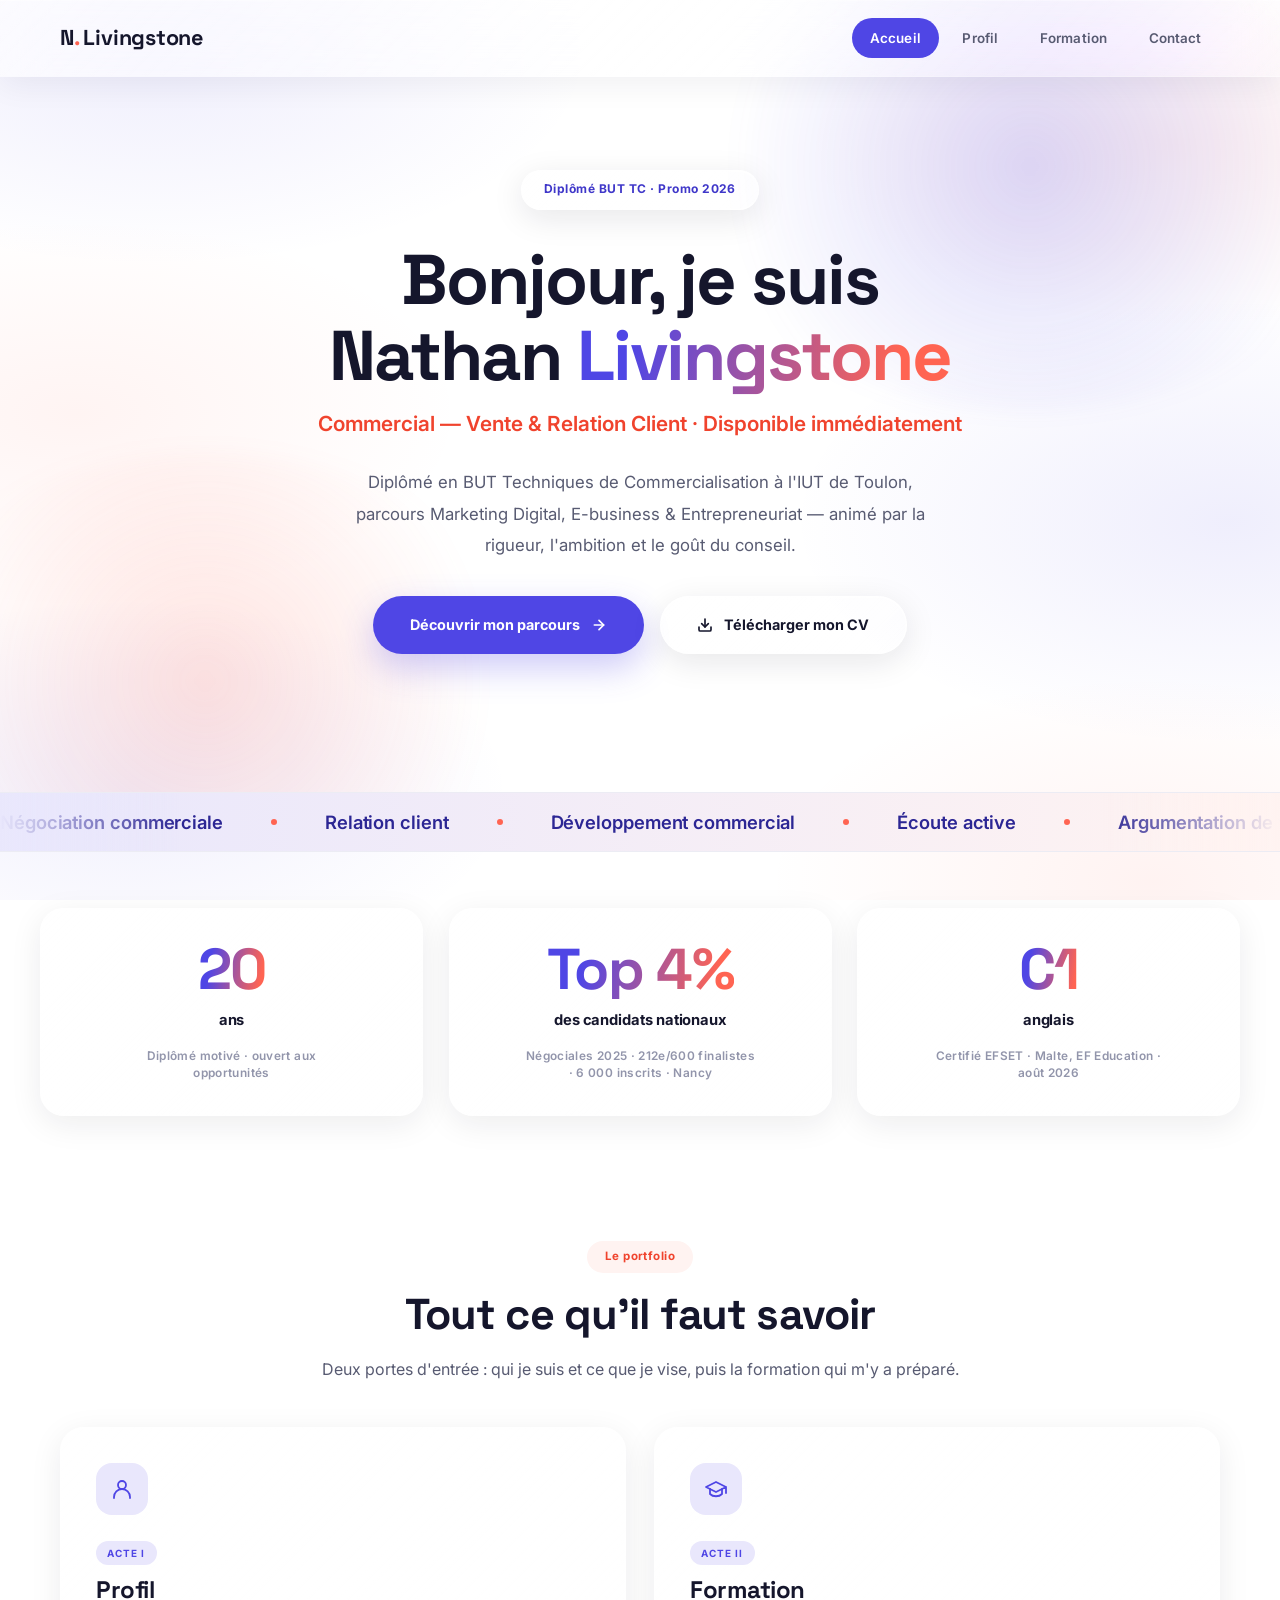
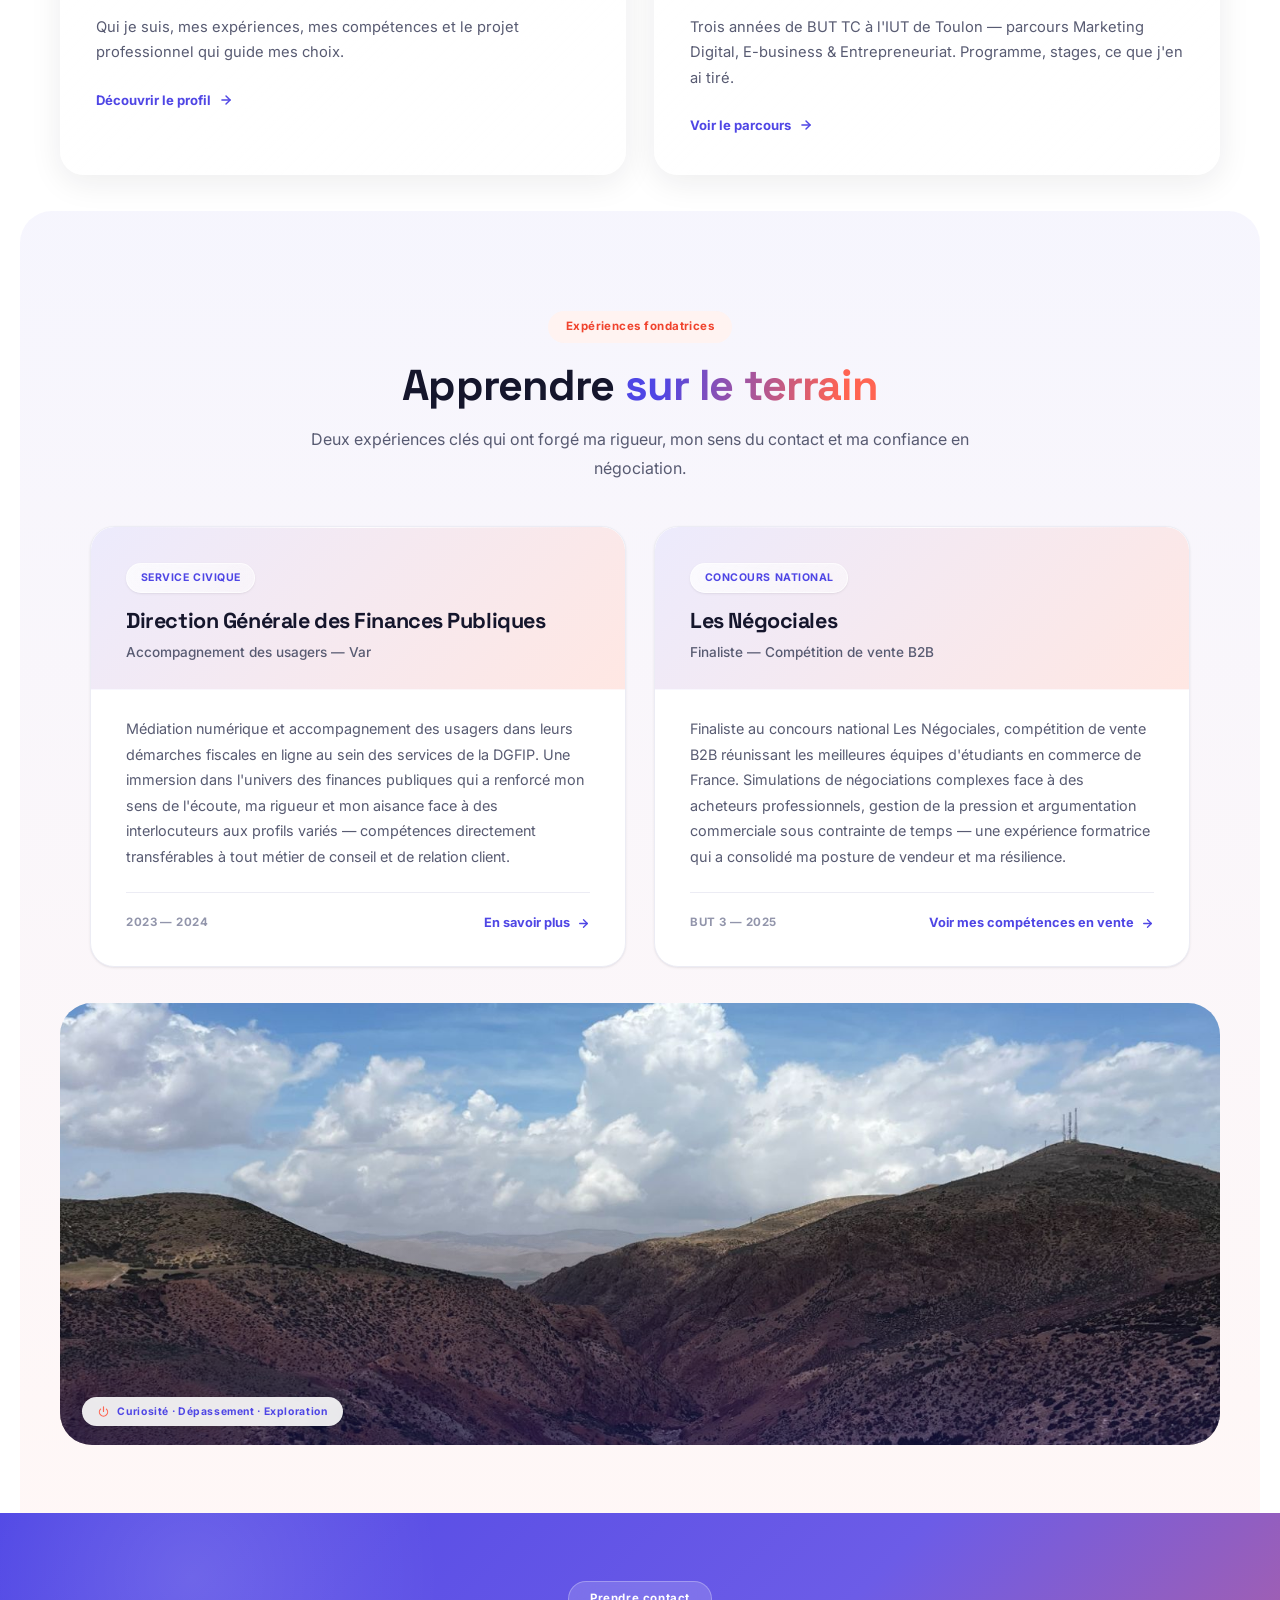
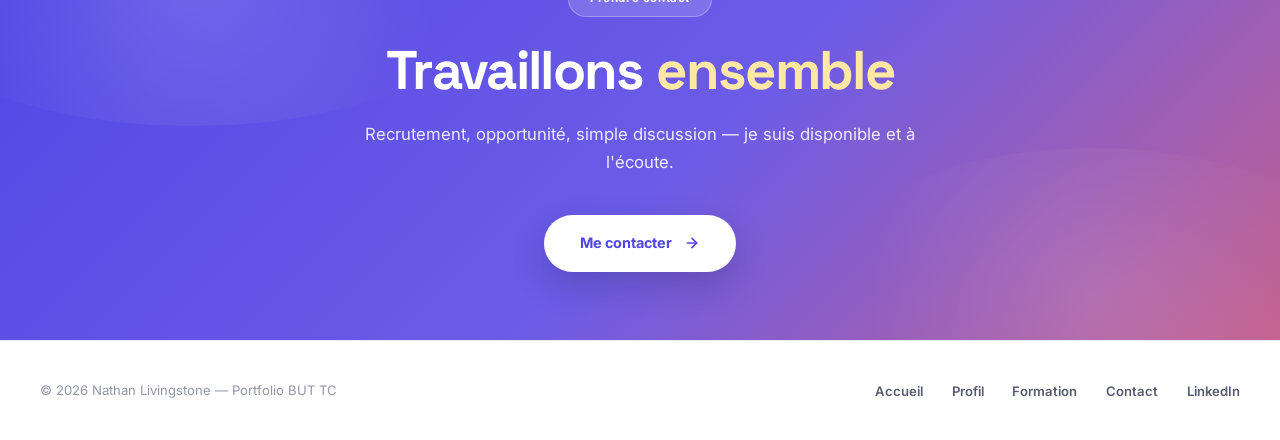
==== commit 264fecd8: "Add files via upload" ====
--- a/index.html
+++ b/index.html
@@ -225,7 +225,7 @@
     <!-- Photo panoramique — entre les expériences et le CTA -->
     <div class="fade-in" style="margin-top:2.25rem;border-radius:var(--radius-xl);overflow:hidden;position:relative;aspect-ratio:21/8;">
       <img src="photo-montagne.jpg" alt="Paysage montagneux — esprit d'exploration et de dépassement"
-           style="width:100%;height:100%;object-fit:cover;display:block;">
+           style="width:100%;height:100%;object-fit:cover;display:block;" loading="lazy" decoding="async">
       <div style="position:absolute;inset:0;background:linear-gradient(to top,rgba(44,38,148,.35) 0%,transparent 50%);pointer-events:none;"></div>
       <div style="position:absolute;bottom:1.2rem;left:1.4rem;background:rgba(255,255,255,.9);backdrop-filter:blur(6px);-webkit-backdrop-filter:blur(6px);border-radius:50px;padding:.35rem 1rem;display:inline-flex;align-items:center;gap:.5rem;box-shadow:0 8px 20px rgba(21,22,44,.12);">
         <svg xmlns="http://www.w3.org/2000/svg" width="11" height="11" viewBox="0 0 24 24" fill="none" stroke="#FF6452" stroke-width="2.5" stroke-linecap="round" stroke-linejoin="round"><path d="M18.36 6.64a9 9 0 1 1-12.73 0"/><line x1="12" y1="2" x2="12" y2="12"/></svg>
--- a/style.css
+++ b/style.css
@@ -66,7 +66,13 @@
 }
 
 /* ============ NAV ============ */
-.nav{position:fixed;top:0;left:0;width:100%;z-index:1000;background:linear-gradient(135deg,rgba(255,255,255,.62),rgba(255,255,255,.32));backdrop-filter:blur(22px) saturate(1.9);-webkit-backdrop-filter:blur(22px) saturate(1.9);border-bottom:1px solid rgba(255,255,255,.5);box-shadow:0 1px 0 rgba(255,255,255,.8) inset,0 8px 32px rgba(21,22,44,.06);transition:var(--transition)}
+/* Le flou est posé sur un pseudo-élément (et non sur .nav lui-même) :
+   backdrop-filter sur .nav ferait de .nav le containing block de ses
+   descendants position:fixed (le panneau mobile #navLinks), qui se
+   retrouverait alors coincé dans la hauteur de la barre de nav (~76px)
+   au lieu de couvrir tout l'écran. */
+.nav{position:fixed;top:0;left:0;width:100%;z-index:1000;border-bottom:1px solid rgba(255,255,255,.5);box-shadow:0 1px 0 rgba(255,255,255,.8) inset,0 8px 32px rgba(21,22,44,.06);transition:var(--transition)}
+.nav::before{content:'';position:absolute;inset:0;z-index:-1;background:linear-gradient(135deg,rgba(255,255,255,.62),rgba(255,255,255,.32));backdrop-filter:blur(22px) saturate(1.9);-webkit-backdrop-filter:blur(22px) saturate(1.9);}
 .nav-inner{max-width:1240px;margin:0 auto;padding:0 2.5rem;display:flex;align-items:center;justify-content:space-between;height:76px}
 .nav-logo{font-family:var(--font-display);font-size:1.35rem;font-weight:700;color:var(--ink);letter-spacing:-.01em}
 .nav-logo span{color:var(--coral)}
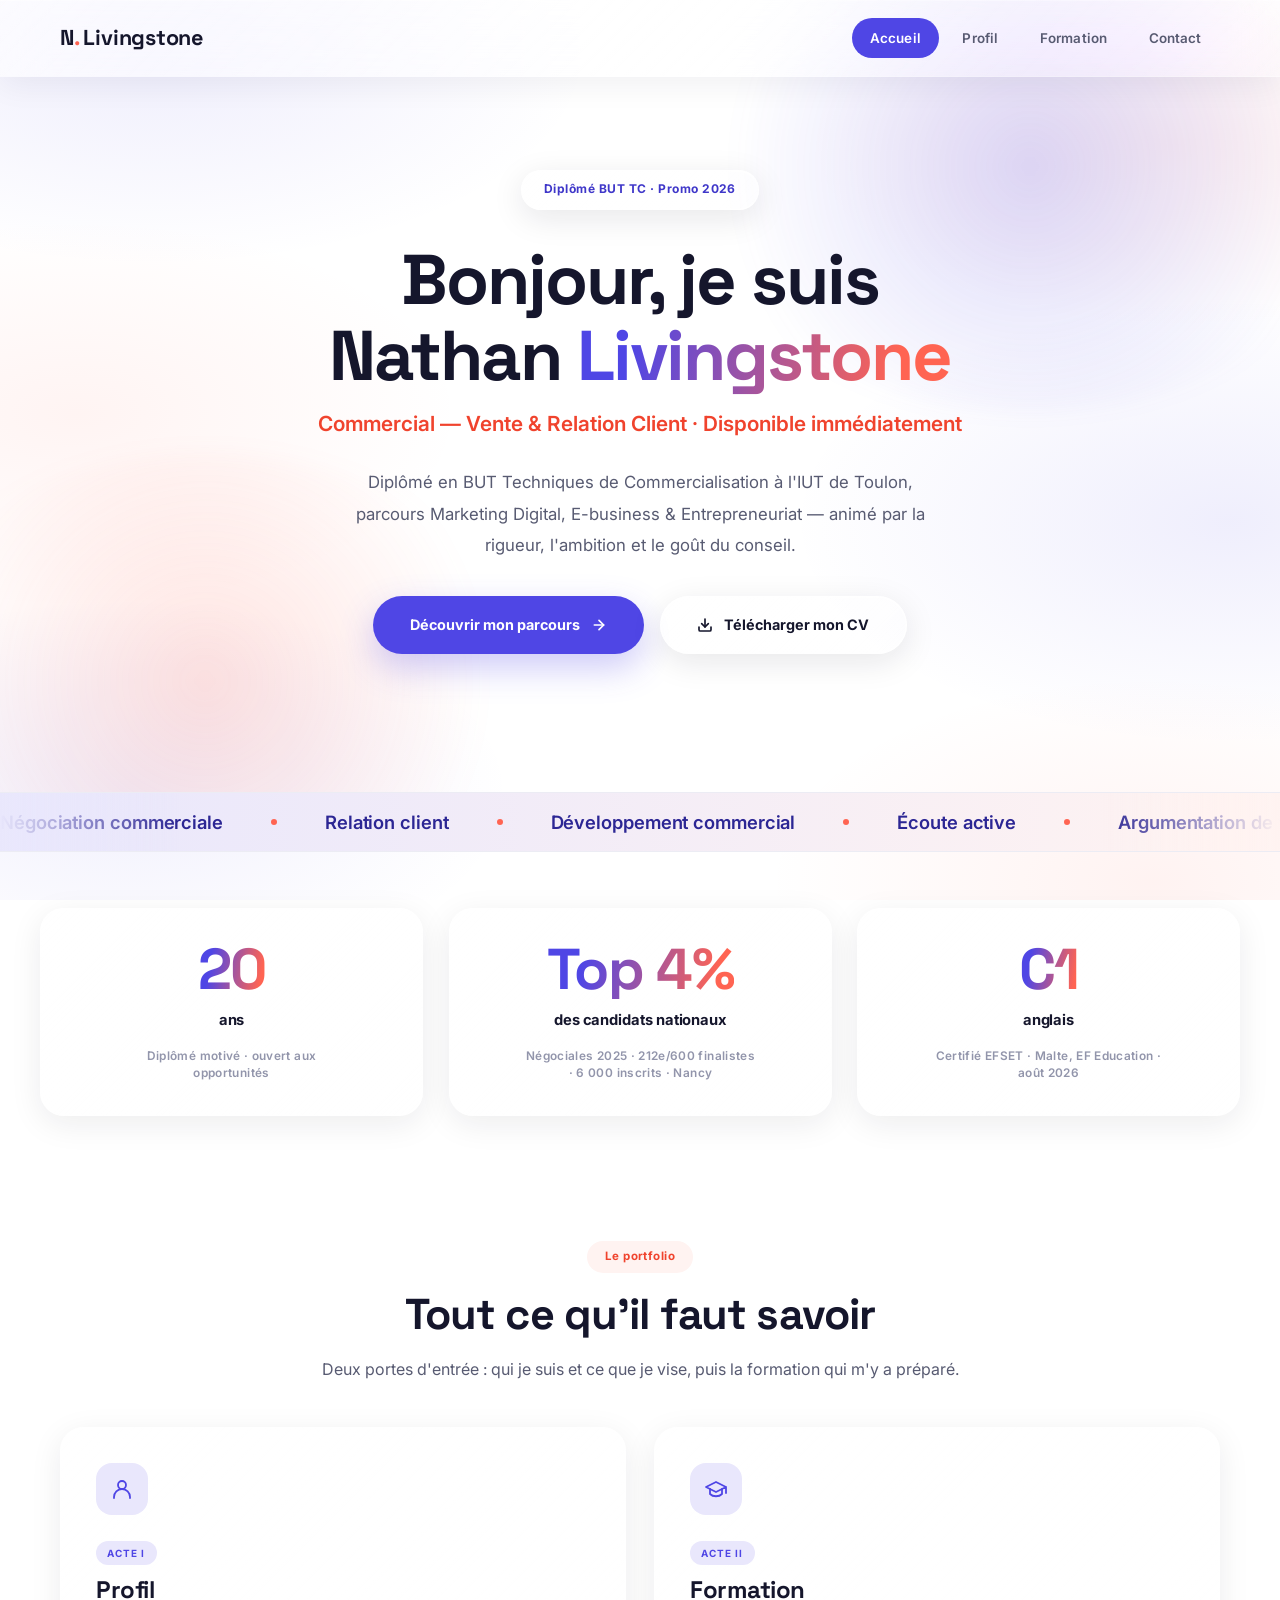
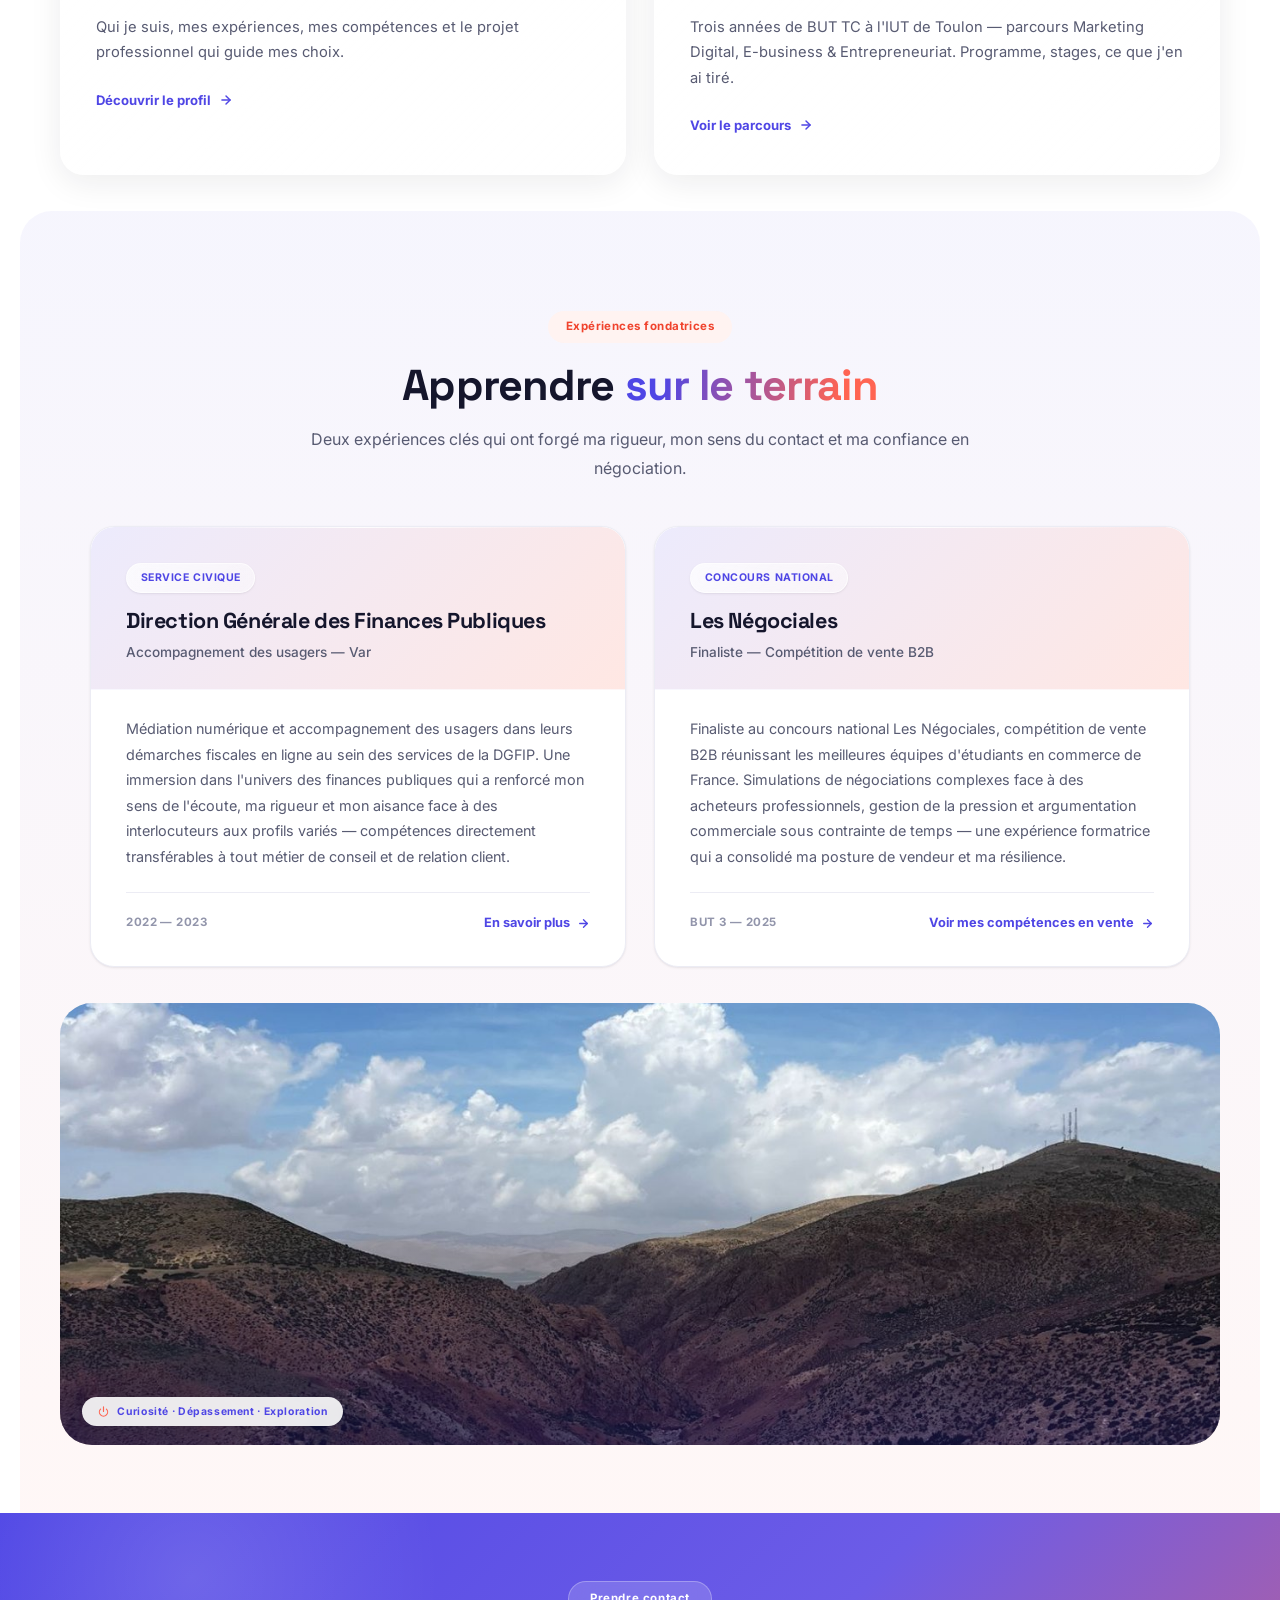
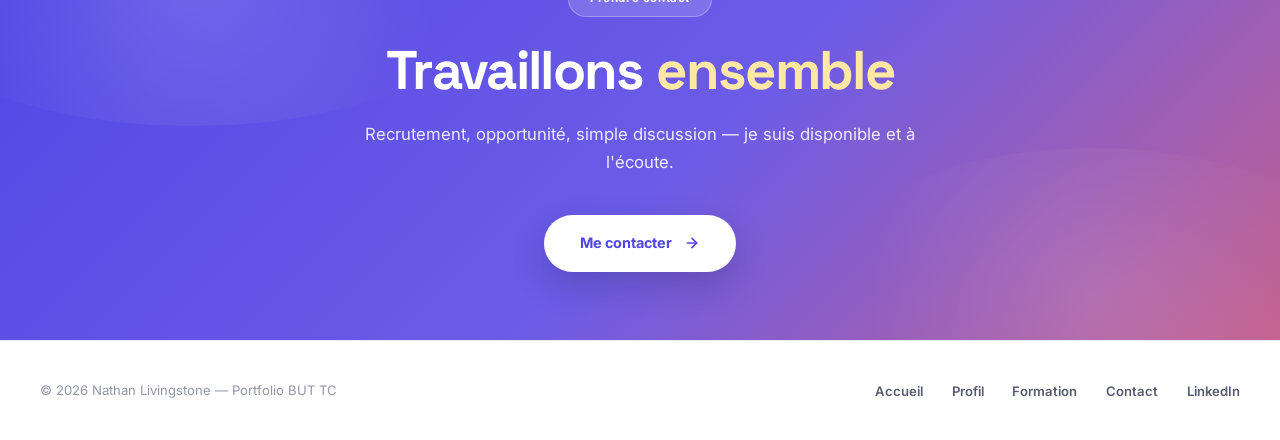
==== commit a0e0556b: "Add files via upload" ====
--- a/index.html
+++ b/index.html
@@ -193,7 +193,7 @@
         <div class="exp-card-body">
           <p>Médiation numérique et accompagnement des usagers dans leurs démarches fiscales en ligne au sein des services de la DGFIP. Une immersion dans l'univers des finances publiques qui a renforcé mon sens de l'écoute, ma rigueur et mon aisance face à des interlocuteurs aux profils variés — compétences directement transférables à tout métier de conseil et de relation client.</p>
           <div class="exp-card-footer">
-            <span class="exp-card-date">2023 — 2024</span>
+            <span class="exp-card-date">2022 — 2023</span>
             <a href="profil.html#parcours" class="exp-card-link">
               En savoir plus
               <svg xmlns="http://www.w3.org/2000/svg" width="13" height="13" viewBox="0 0 24 24" fill="none" stroke="currentColor" stroke-width="2.5" stroke-linecap="round" stroke-linejoin="round"><path d="M5 12h14"/><path d="m12 5 7 7-7 7"/></svg>
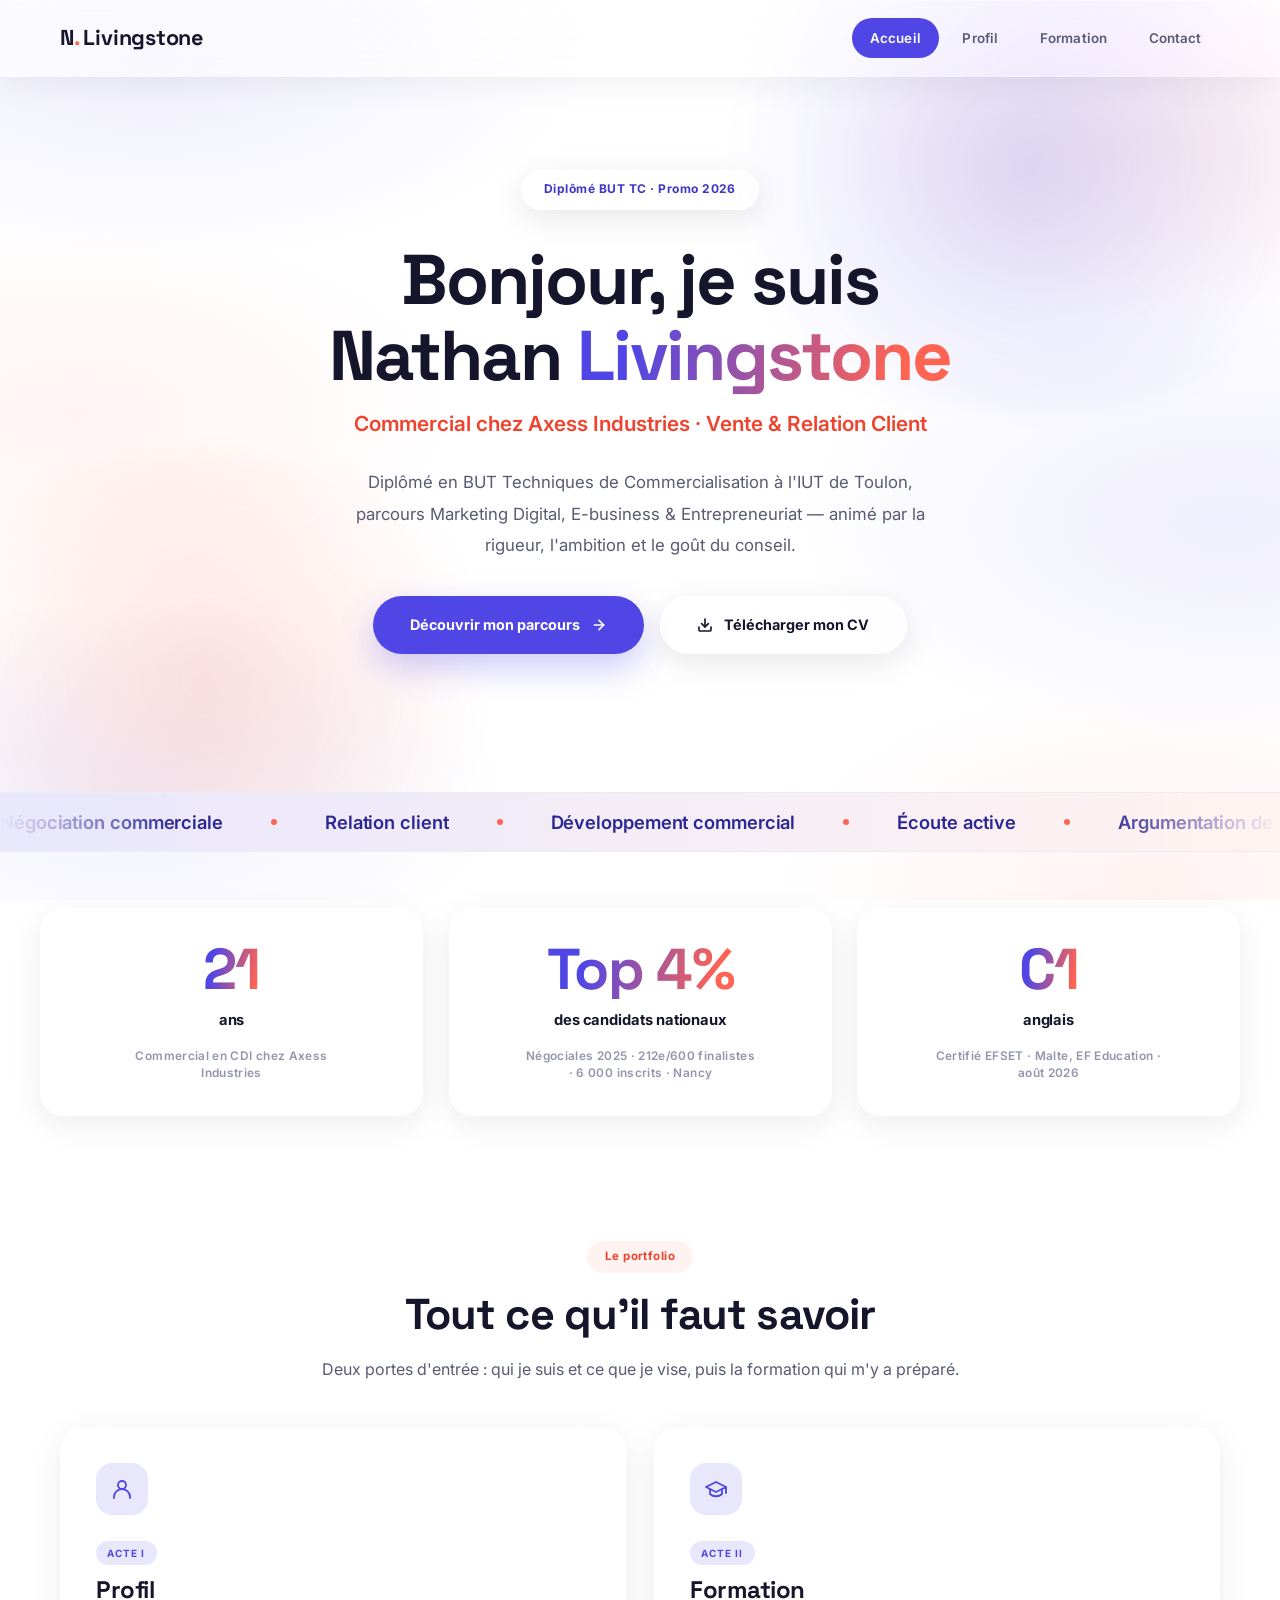
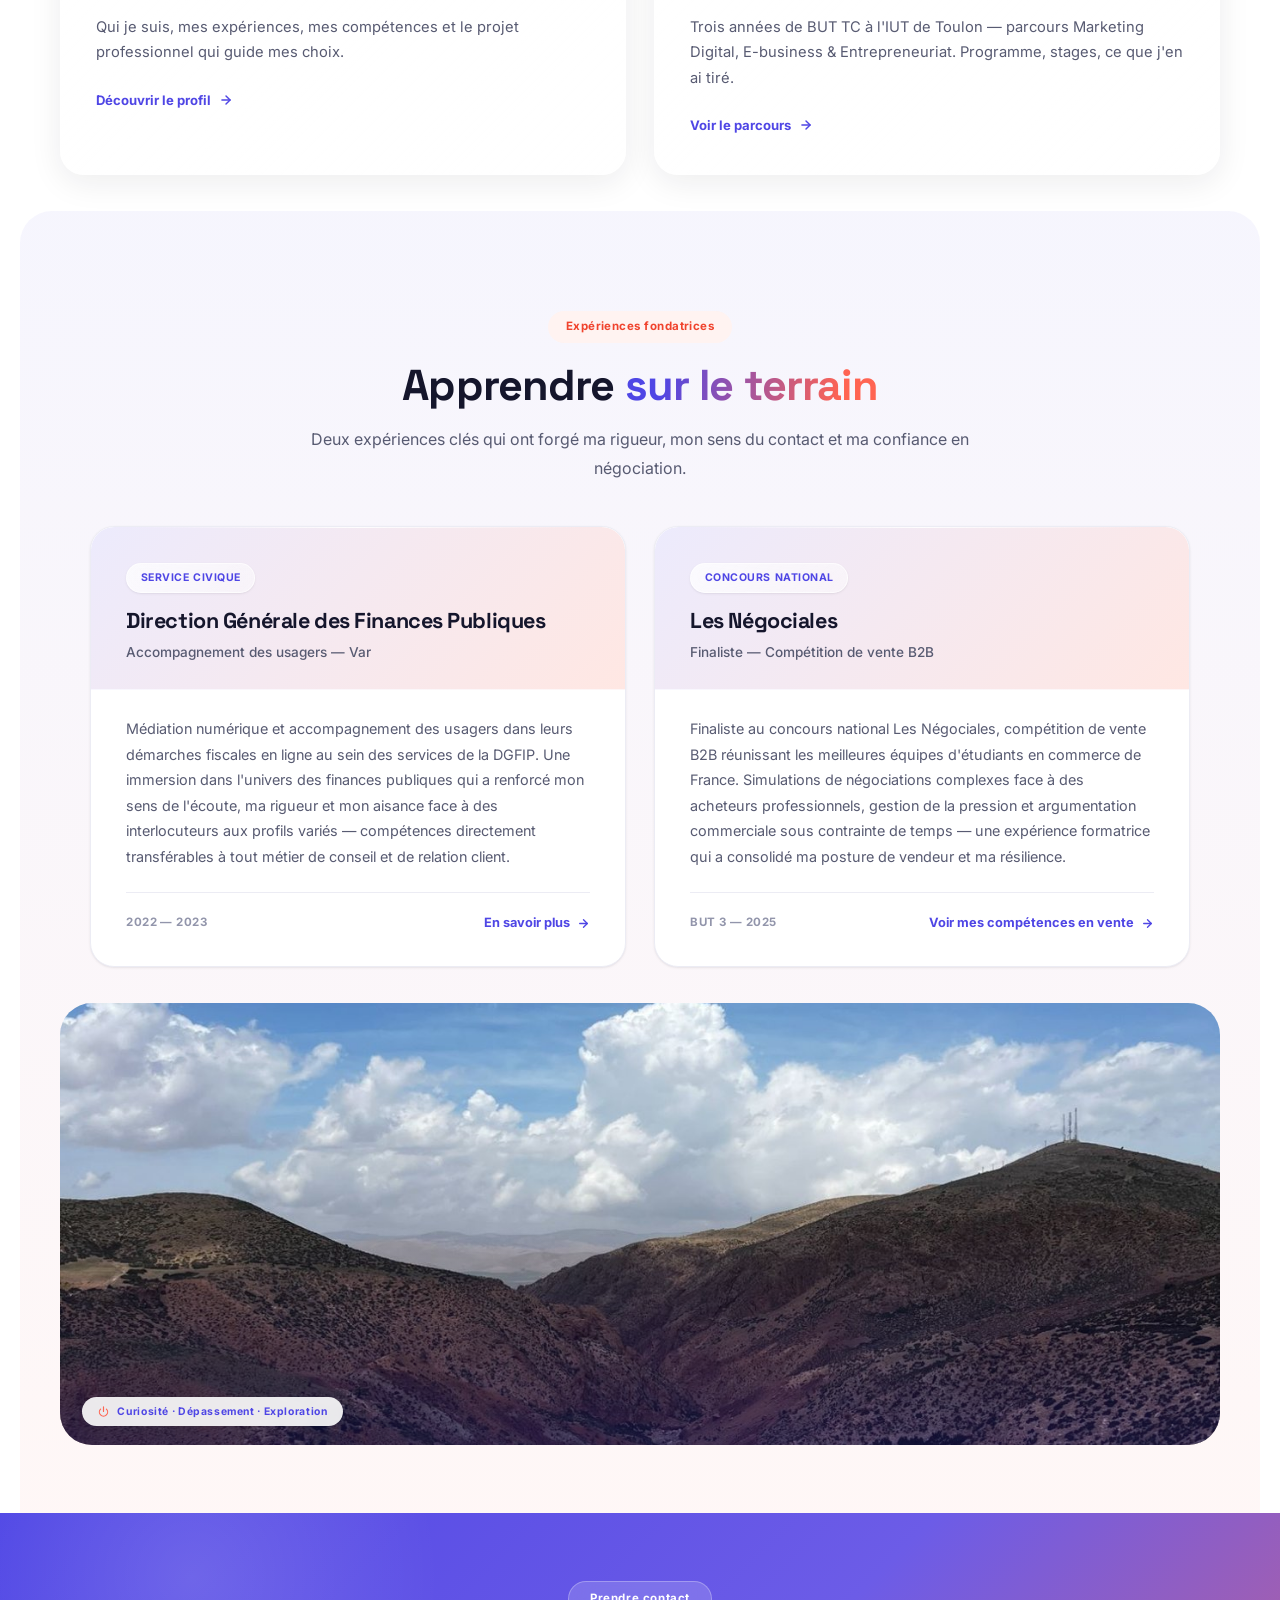
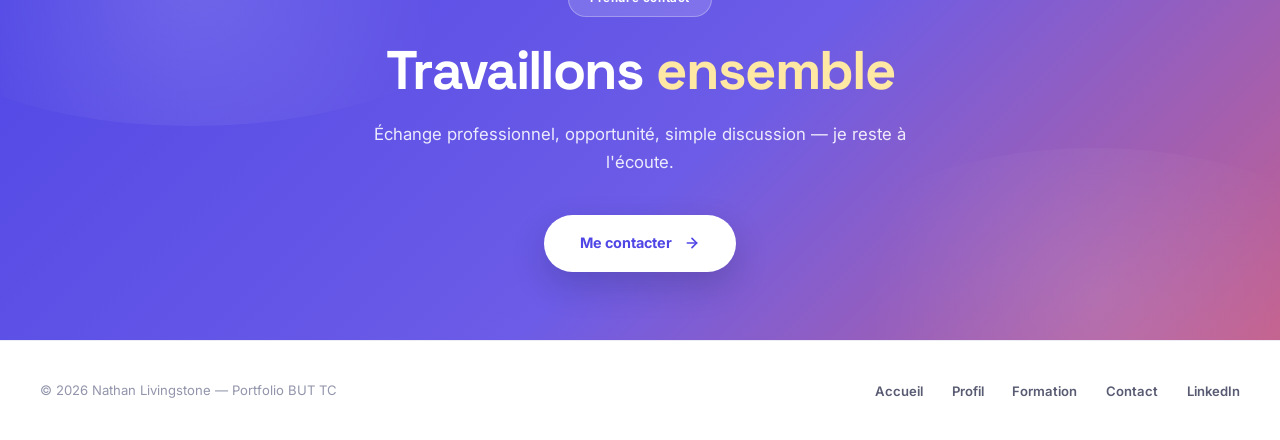
==== commit 591e119b: "Add files via upload" ====
--- a/index.html
+++ b/index.html
@@ -4,12 +4,13 @@
   <meta charset="UTF-8">
   <meta name="viewport" content="width=device-width, initial-scale=1.0">
   <title>Nathan Livingstone — Commercial | Portfolio</title>
-  <meta name="description" content="Portfolio de Nathan Livingstone, diplômé BUT Techniques de Commercialisation (parcours MDEE) à l'IUT de Toulon — à la recherche d'un poste de commercial en CDI.">
+  <meta name="description" content="Portfolio de Nathan Livingstone, diplômé BUT Techniques de Commercialisation (parcours MDEE) à l'IUT de Toulon, commercial en CDI chez Axess Industries.">
   <meta name="author" content="Nathan Livingstone">
   <meta name="robots" content="index, follow">
   <meta property="og:title" content="Nathan Livingstone — Commercial">
-  <meta property="og:description" content="Portfolio BUT TC — Marketing Digital, E-business & Entrepreneuriat. IUT de Toulon. À la recherche d'un poste de commercial en CDI.">
-  <meta property="og:image" content="og-image.png">
+  <meta property="og:description" content="Portfolio BUT TC — Marketing Digital, E-business & Entrepreneuriat. IUT de Toulon. Commercial en CDI chez Axess Industries.">
+  <meta property="og:url" content="https://nathanlivingstone05.github.io/Book/">
+  <meta property="og:image" content="https://nathanlivingstone05.github.io/Book/og-image.png">
   <meta property="og:image:width" content="1200">
   <meta property="og:image:height" content="630">
   <meta property="og:type" content="website">
@@ -25,8 +26,9 @@
     "@context": "https://schema.org",
     "@type": "Person",
     "name": "Nathan Livingstone",
-    "jobTitle": "Diplômé BUT TC MDEE · Commercial",
-    "description": "Diplômé en BUT Techniques de Commercialisation à l'IUT de Toulon, finaliste des Négociales 2025 (Top 4% national). À la recherche d'un poste de commercial en CDI.",
+    "jobTitle": "Commercial",
+    "worksFor": { "@type": "Organization", "name": "Axess Industries" },
+    "description": "Diplômé en BUT Techniques de Commercialisation à l'IUT de Toulon, finaliste des Négociales 2025 (Top 4% national). Commercial en CDI chez Axess Industries.",
     "email": "livingstonenat@gmail.com",
     "telephone": "+33645207786",
     "address": {
@@ -54,7 +56,7 @@
     <div class="hero-content">
       <span class="hero-eyebrow glass">Diplômé BUT TC · Promo 2026</span>
       <h1>Bonjour, je suis<br>Nathan <span class="highlight">Livingstone</span></h1>
-      <p class="hero-subtitle">Commercial — Vente & Relation Client · Disponible immédiatement</p>
+      <p class="hero-subtitle">Commercial chez Axess Industries · Vente & Relation Client</p>
       <p class="hero-description">
         Diplômé en BUT Techniques de Commercialisation à l'IUT de Toulon,
         parcours Marketing Digital, E-business & Entrepreneuriat —
@@ -113,7 +115,7 @@
       <div class="value-stat fade-in stagger-1">
         <span class="value-stat-num"><span data-count="21">21</span></span>
         <span class="value-stat-unit">ans</span>
-        <span class="value-stat-label">Diplômé motivé · ouvert aux opportunités</span>
+        <span class="value-stat-label">Commercial en CDI chez Axess Industries</span>
       </div>
       <div class="value-stat-divider" aria-hidden="true"></div>
       <div class="value-stat fade-in stagger-2">
@@ -242,7 +244,7 @@
       <span class="cta-band-eyebrow">Prendre contact</span>
       <h2 class="cta-band-title">Travaillons <em>ensemble</em></h2>
       <p class="cta-band-subtitle">
-        Recrutement, opportunité, simple discussion — je suis disponible et à l'écoute.
+        Échange professionnel, opportunité, simple discussion — je reste à l'écoute.
       </p>
       <a href="contact.html" class="hero-cta cta-band-cta">
         Me contacter
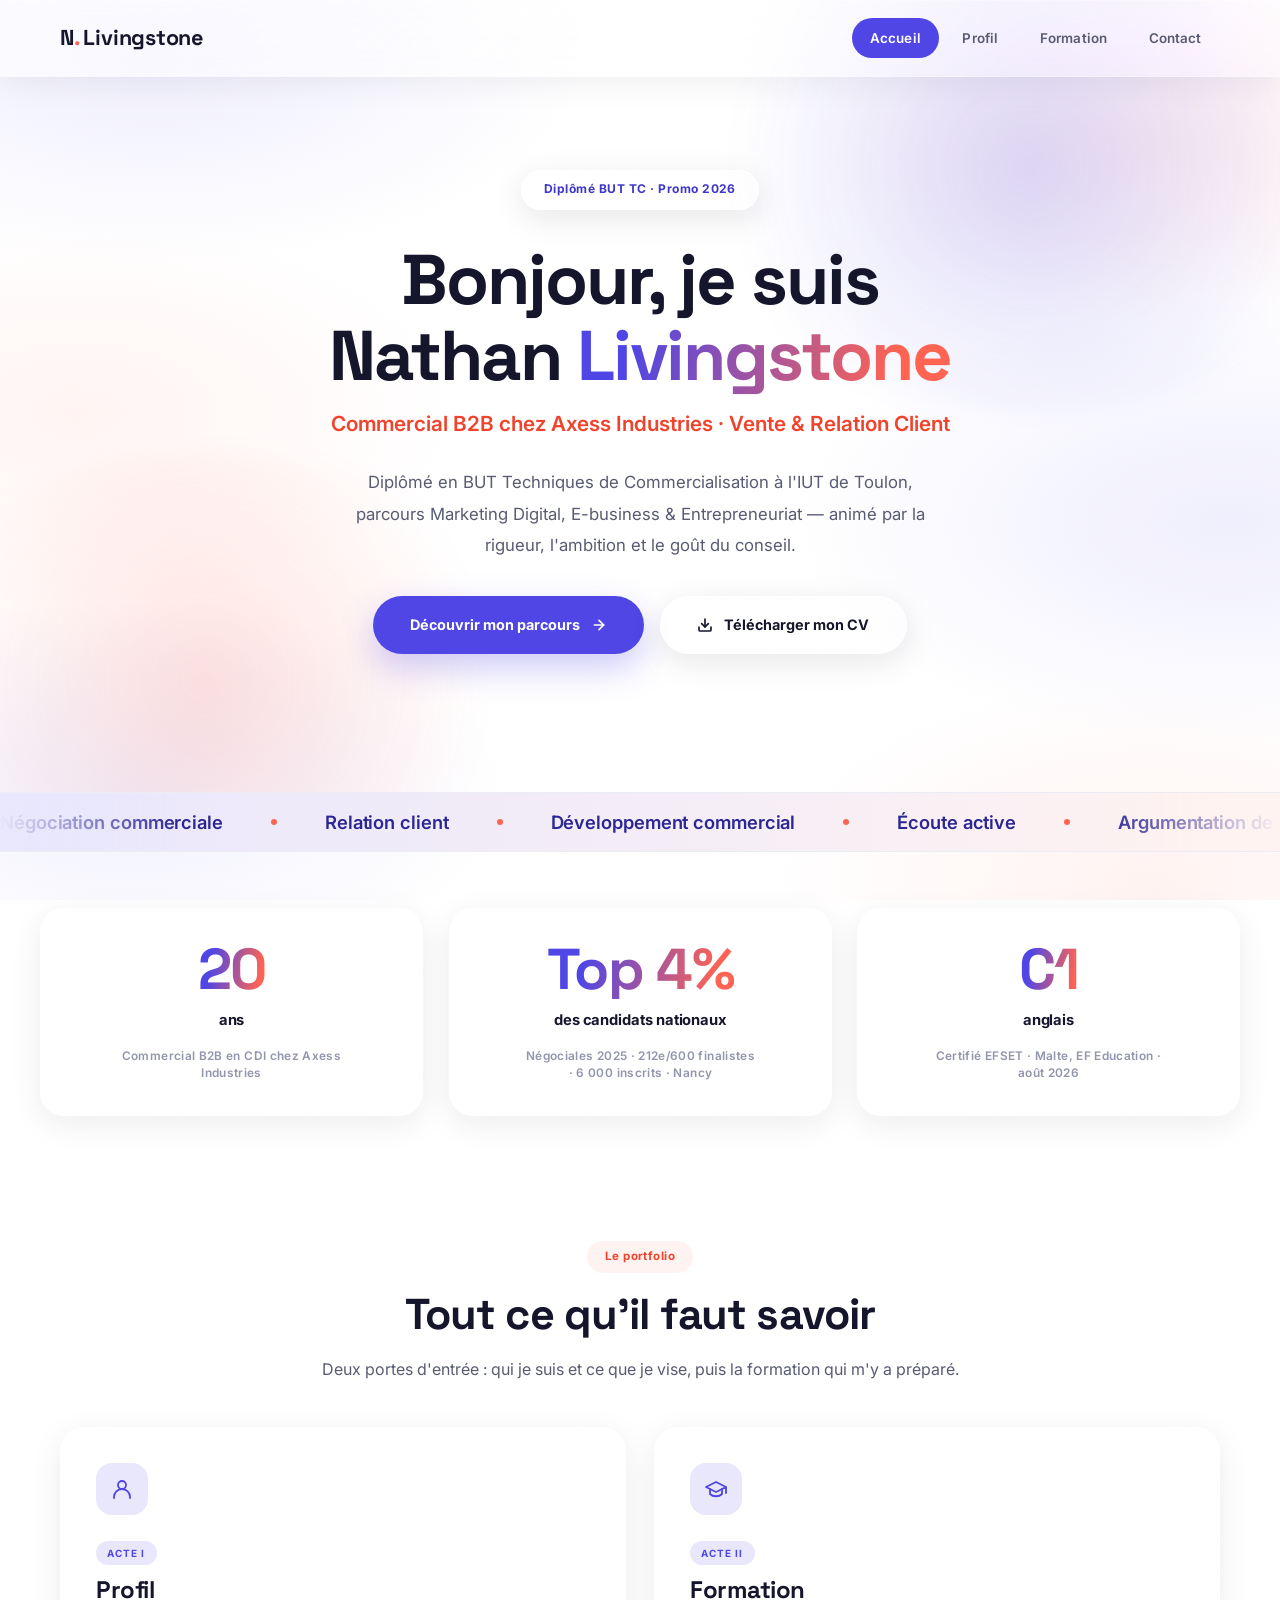
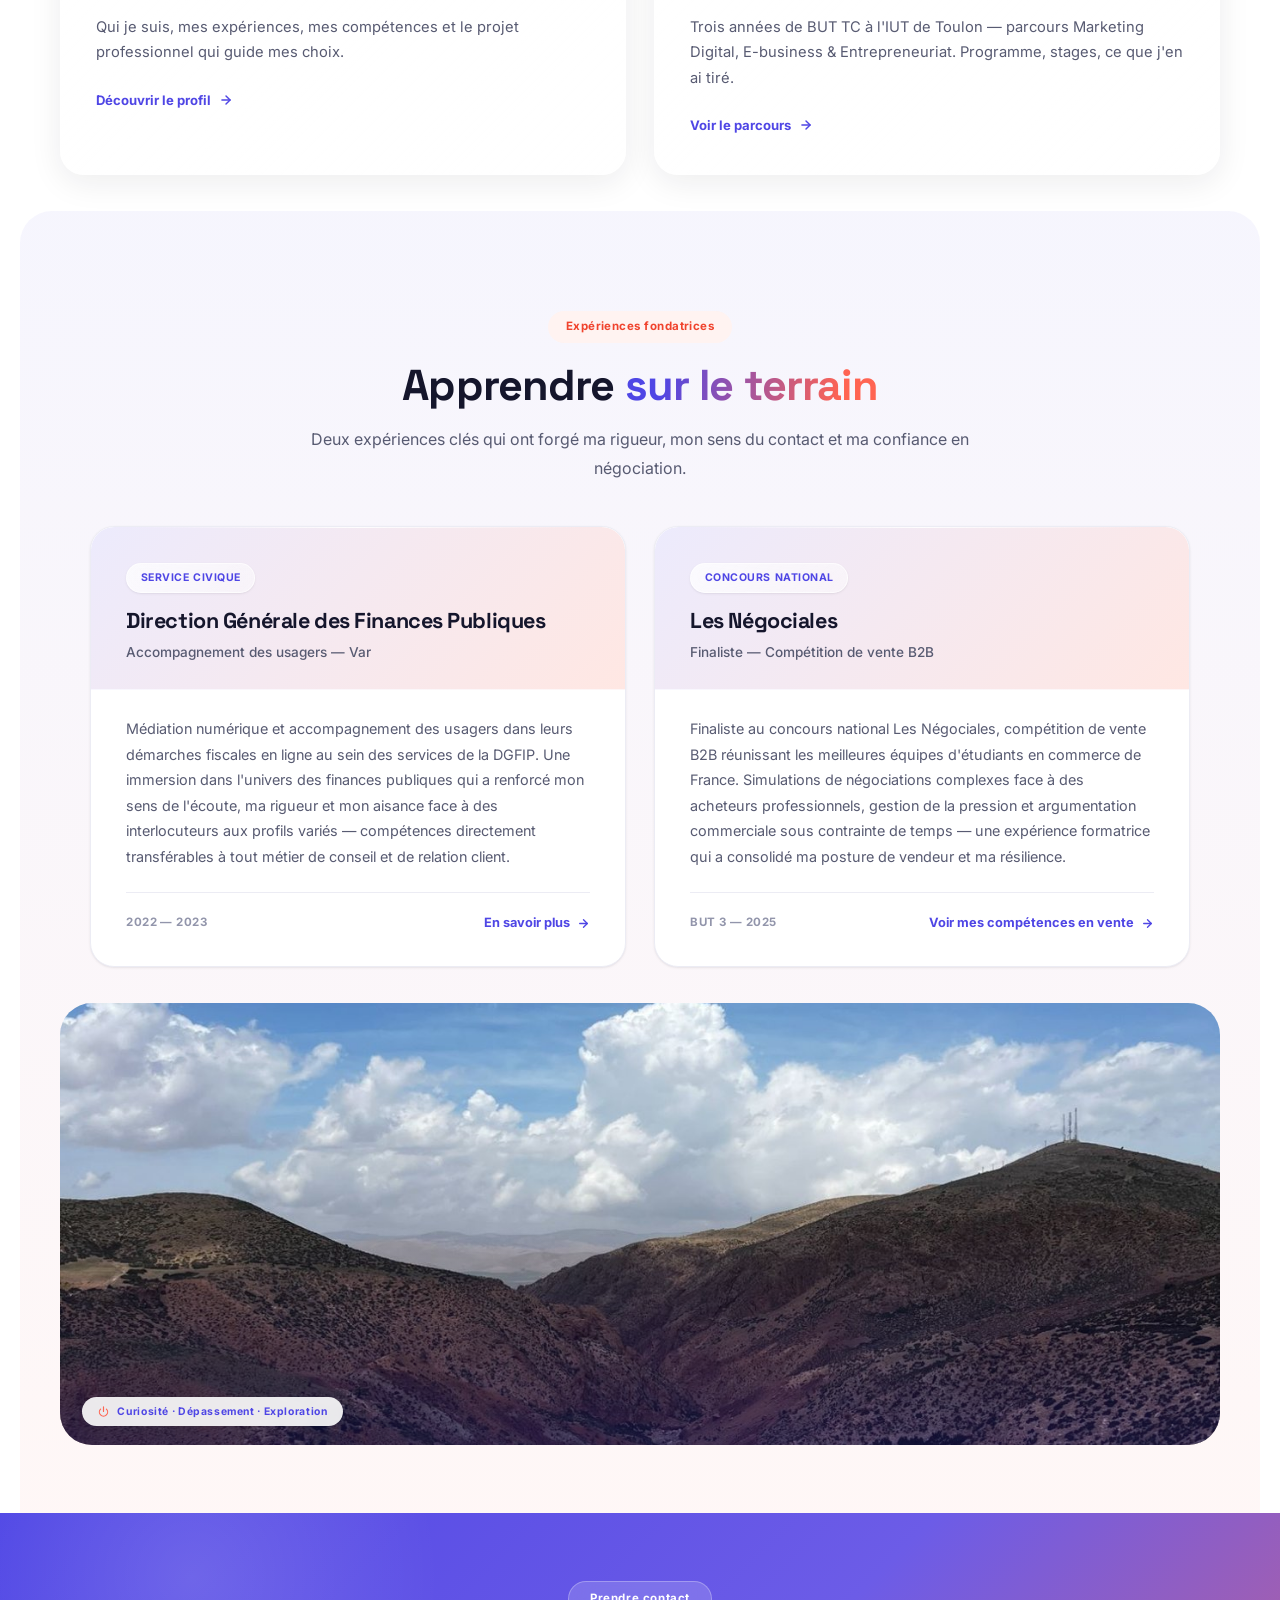
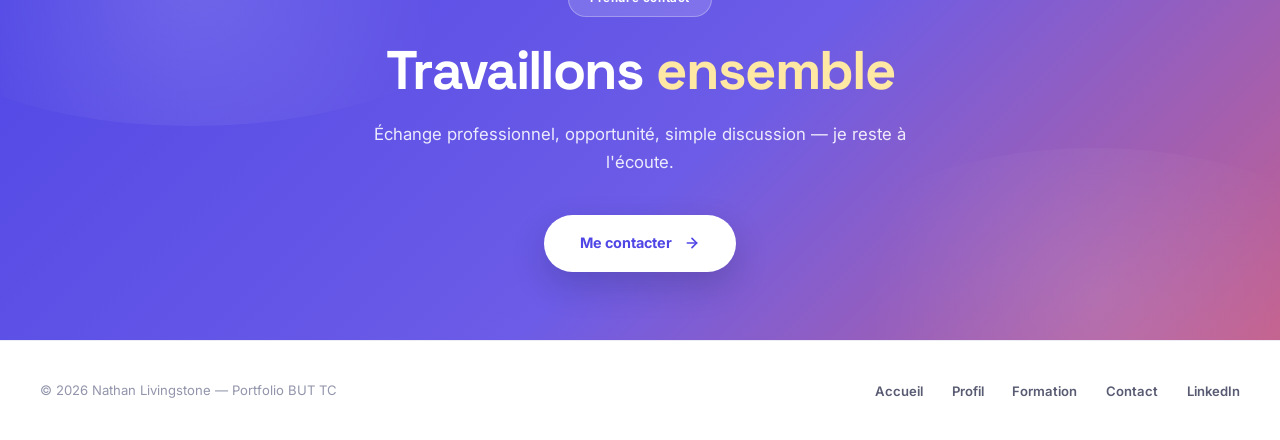
==== commit f58ac093: "Add files via upload" ====
--- a/index.html
+++ b/index.html
@@ -42,7 +42,7 @@
       "@type": "CollegeOrUniversity",
       "name": "IUT de Toulon — Université de Toulon"
     },
-    "knowsAbout": ["Négociation commerciale", "Prospection commerciale", "Marketing digital", "Relation client", "Vente B2B & B2C"],
+    "knowsAbout": ["Négociation commerciale", "Prospection commerciale", "Marketing digital", "Relation client", "Vente B2B"],
     "sameAs": ["https://www.linkedin.com/in/nathan-livingstone-0997a12a3"]
   }
   </script>
@@ -56,7 +56,7 @@
     <div class="hero-content">
       <span class="hero-eyebrow glass">Diplômé BUT TC · Promo 2026</span>
       <h1>Bonjour, je suis<br>Nathan <span class="highlight">Livingstone</span></h1>
-      <p class="hero-subtitle">Commercial chez Axess Industries · Vente & Relation Client</p>
+      <p class="hero-subtitle">Commercial B2B chez Axess Industries · Vente & Relation Client</p>
       <p class="hero-description">
         Diplômé en BUT Techniques de Commercialisation à l'IUT de Toulon,
         parcours Marketing Digital, E-business & Entrepreneuriat —
@@ -115,7 +115,7 @@
       <div class="value-stat fade-in stagger-1">
         <span class="value-stat-num"><span data-count="21">21</span></span>
         <span class="value-stat-unit">ans</span>
-        <span class="value-stat-label">Commercial en CDI chez Axess Industries</span>
+        <span class="value-stat-label">Commercial B2B en CDI chez Axess Industries</span>
       </div>
       <div class="value-stat-divider" aria-hidden="true"></div>
       <div class="value-stat fade-in stagger-2">
